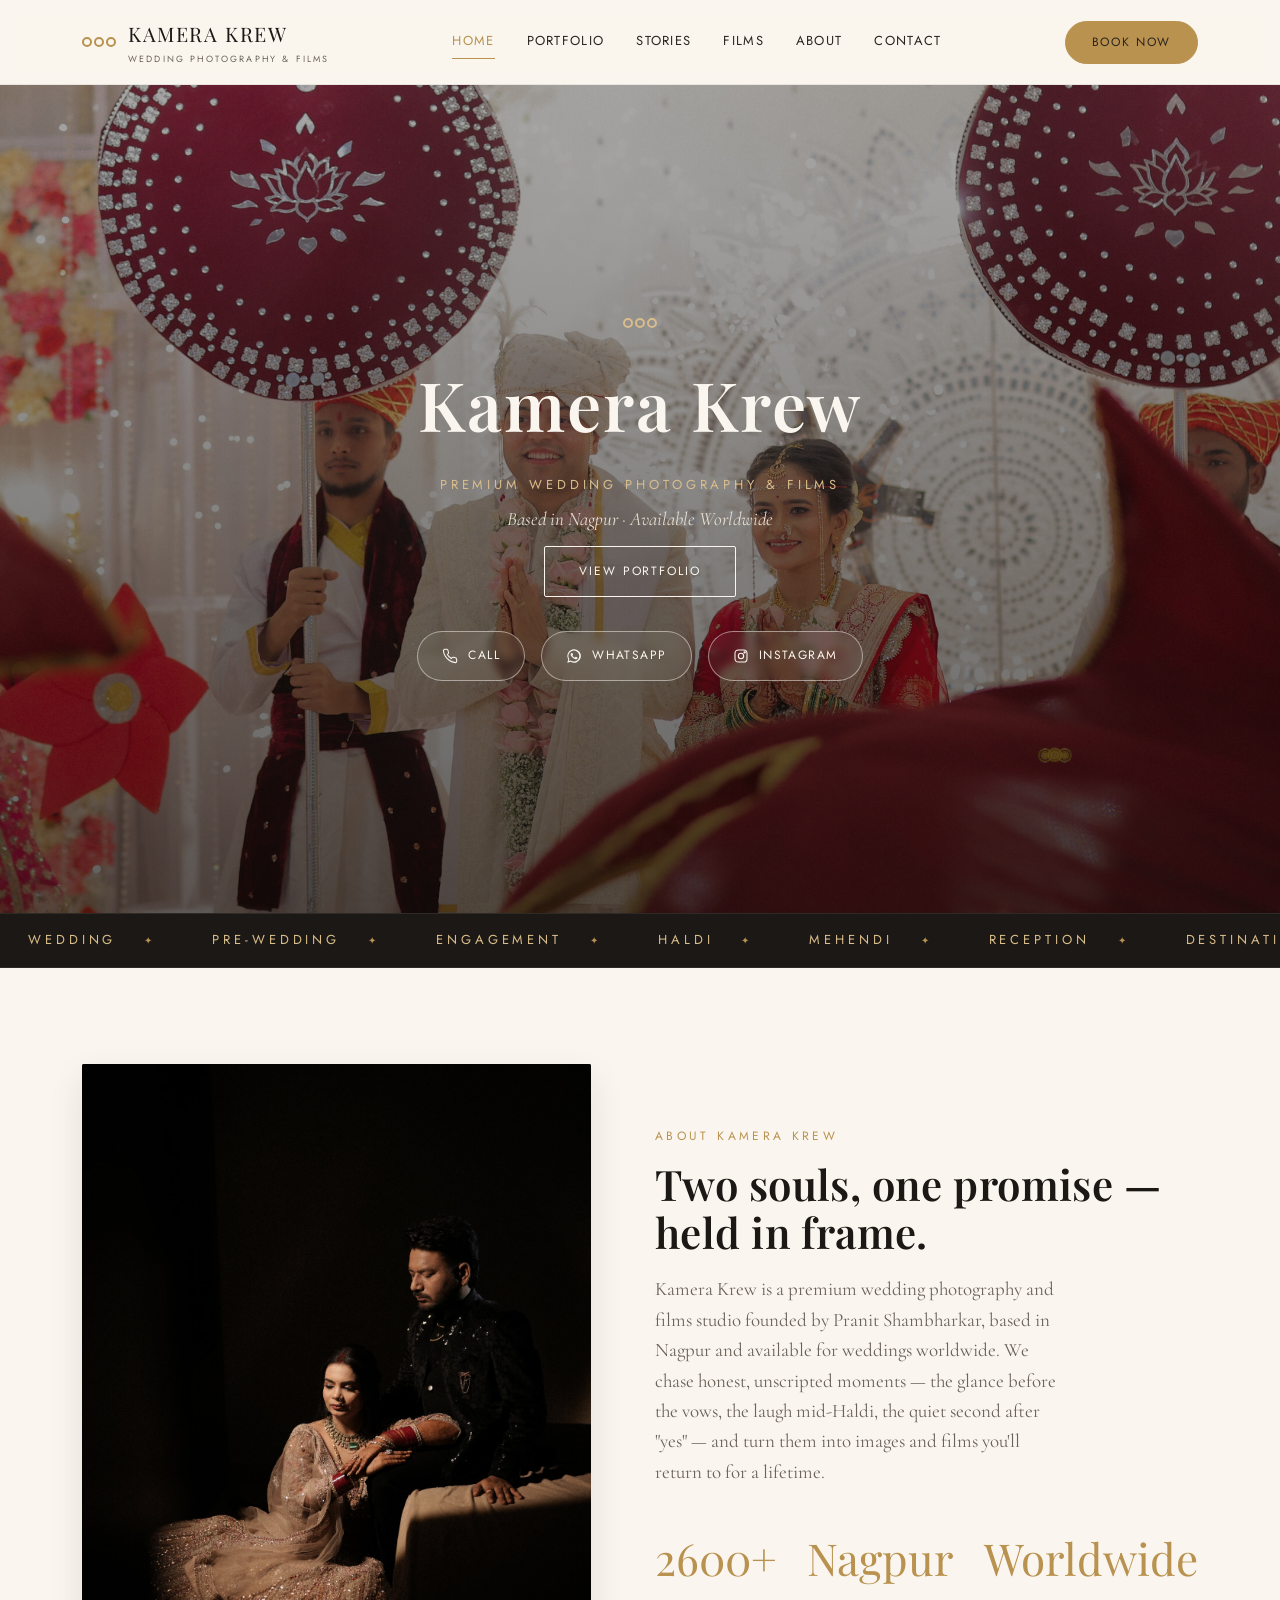
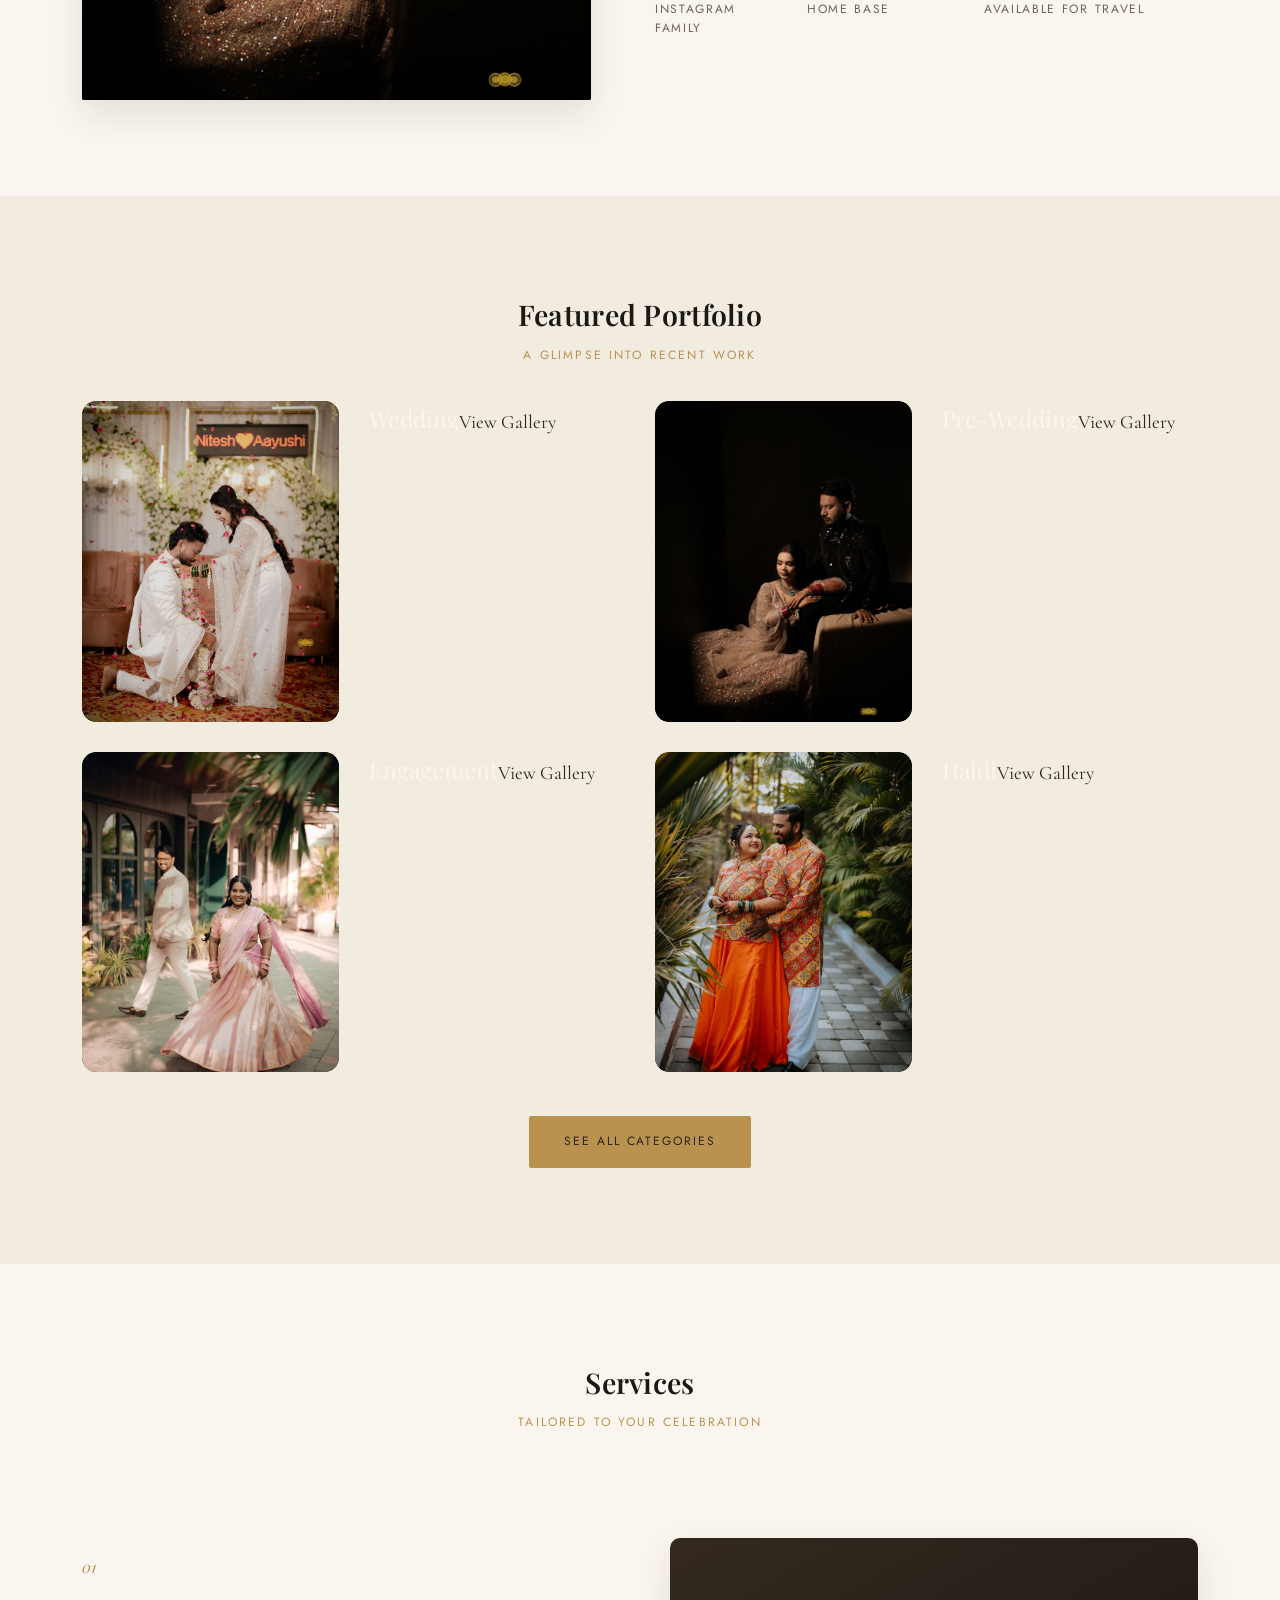
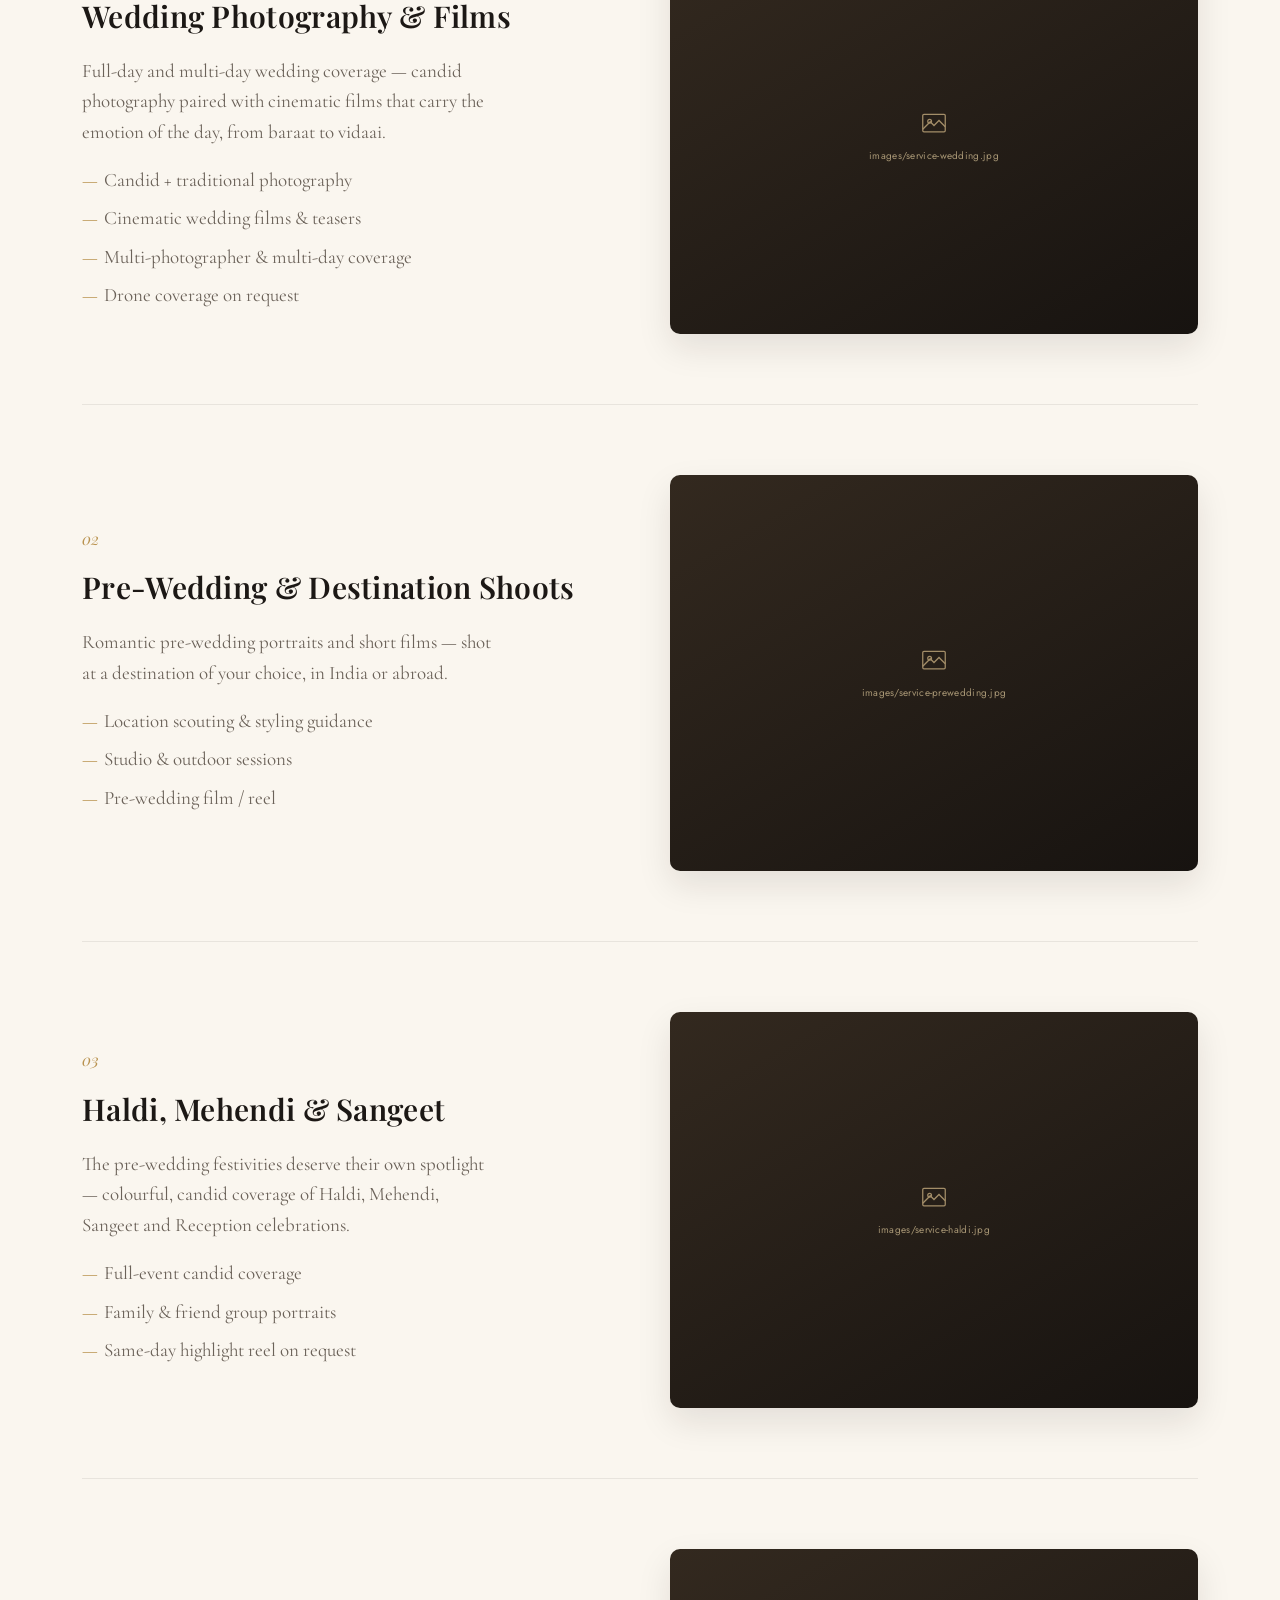
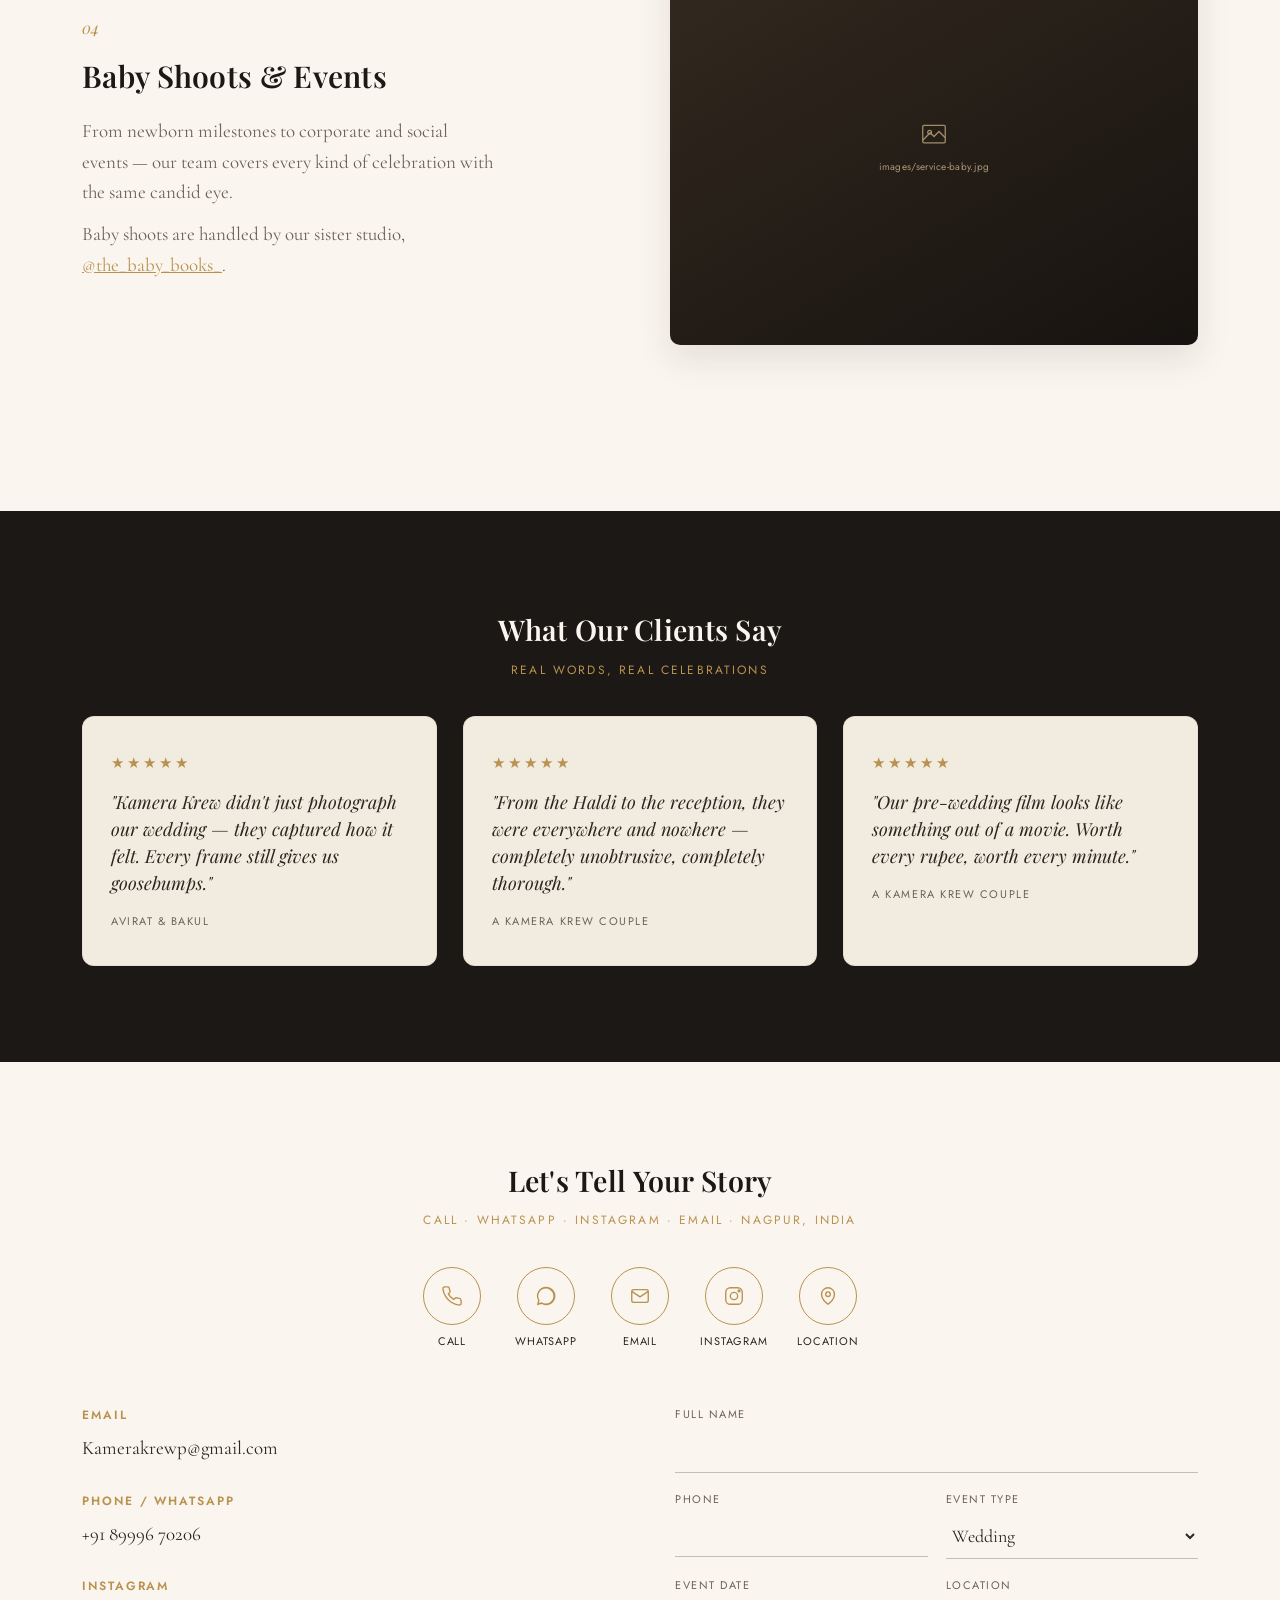
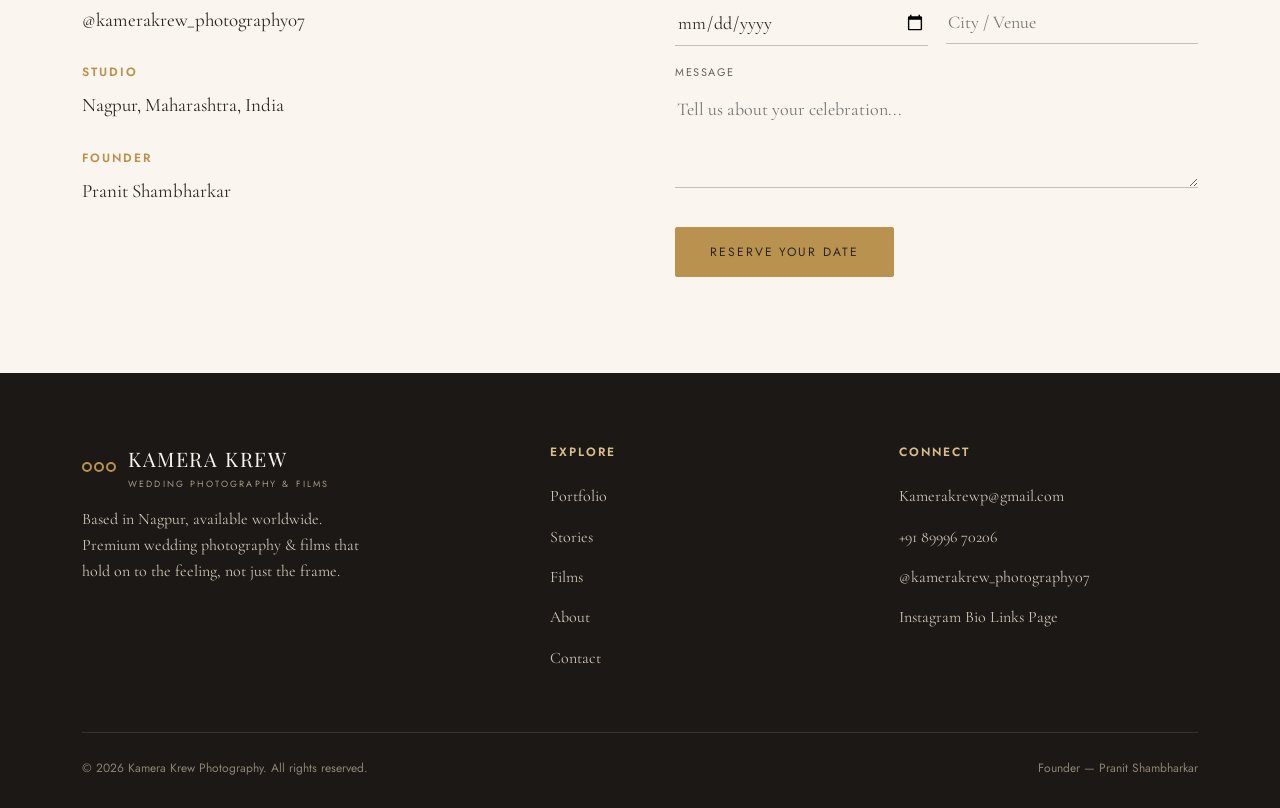
==== index.html @ 0f98f1a6 "Add website files" ====
<!DOCTYPE html>
<html lang="en">
<head>
<meta charset="UTF-8">
<meta name="viewport" content="width=device-width, initial-scale=1.0">
<title>Kamera Krew | Premium Wedding Photography &amp; Films — Nagpur</title>
<meta name="description" content="Kamera Krew — Premium wedding photography & films. Based in Nagpur, available worldwide.">
<link rel="preconnect" href="https://fonts.googleapis.com">
<link href="https://fonts.googleapis.com/css2?family=Playfair+Display:wght@500;600;700&family=Cormorant+Garamond:wght@400;500;600&family=Jost:wght@400;500;600&display=swap" rel="stylesheet">
<link rel="stylesheet" href="assets/style.css">
</head>
<body>

<header class="site-header">
  <div class="nav">
    <a href="index.html" class="logo">
      <span class="logo-mark"><span></span><span></span><span></span></span>
      <span class="logo-text">KAMERA KREW<small>Wedding Photography &amp; Films</small></span>
    </a>
    <nav class="nav-links">
      <a href="index.html" class="active">Home</a>
      <a href="portfolio.html">Portfolio</a>
      <a href="stories.html">Stories</a>
      <a href="films.html">Films</a>
      <a href="index.html#about">About</a>
      <a href="contact.html">Contact</a>    </nav>
      <a href="contact.html" class="nav-book">Book Now</a>
    <button class="nav-toggle" aria-label="Menu"><span></span><span></span><span></span></button>
  </div>
</header>

<!-- ===================== HERO ===================== -->
<section class="hero" id="home">
  <div class="ph-box ph">
    <img src="images/hero.jpg" alt="Kamera Krew wedding photography hero" onerror="this.style.display='none'; this.nextElementSibling.style.display='flex';">
    <div class="ph-fallback">
      <svg viewBox="0 0 24 24" fill="none" stroke="currentColor" stroke-width="1"><rect x="3" y="5" width="18" height="14" rx="1"/><circle cx="8.5" cy="10.5" r="1.5"/><path d="M21 15l-5-5-4 4-3-3-6 6"/></svg>
      <span class="fname">images/hero.jpg</span>
    </div>
  </div>
  <div class="hero-content wrap">
    <span class="logo-mark"><span></span><span></span><span></span></span>
    <h1>Kamera Krew</h1>
    <p class="tagline">Premium Wedding Photography &amp; Films</p>
    <p class="loc">Based in Nagpur · Available Worldwide</p>
    <a href="portfolio.html" class="btn btn-light">View Portfolio</a>

    <div class="cta-trio">
      <a class="cta-pill call" href="tel:+918999670206">
        <svg viewBox="0 0 24 24" fill="none" stroke="currentColor" stroke-width="1.6"><path d="M22 16.9v3a2 2 0 0 1-2.2 2 19.8 19.8 0 0 1-8.6-3.1 19.5 19.5 0 0 1-6-6A19.8 19.8 0 0 1 2.1 4.2 2 2 0 0 1 4.1 2h3a2 2 0 0 1 2 1.7c.1.9.3 1.8.6 2.6a2 2 0 0 1-.4 2.1L8 9.7a16 16 0 0 0 6 6l1.3-1.3a2 2 0 0 1 2.1-.4c.8.3 1.7.5 2.6.6a2 2 0 0 1 1.7 2z"/></svg>
        Call
      </a>
      <a class="cta-pill whatsapp" href="https://wa.me/918999670206?text=Hi%20Kamera%20Krew%2C%20I%27d%20like%20to%20enquire%20about%20wedding%20photography." target="_blank" rel="noopener">
        <svg viewBox="0 0 24 24" fill="currentColor"><path d="M12 2a10 10 0 0 0-8.6 15L2 22l5.2-1.4A10 10 0 1 0 12 2zm0 18.2c-1.6 0-3.1-.4-4.4-1.2l-.3-.2-3.1.8.8-3-.2-.3A8.2 8.2 0 1 1 12 20.2zm4.5-6.1c-.2-.1-1.5-.7-1.7-.8-.2-.1-.4-.1-.6.1-.2.2-.7.8-.8 1-.2.2-.3.2-.5.1-.2-.1-1-.4-1.9-1.2-.7-.6-1.2-1.4-1.3-1.6-.2-.2 0-.4.1-.5l.4-.5c.1-.2.2-.3.2-.5.1-.2 0-.4 0-.5-.1-.1-.6-1.4-.8-1.9-.2-.5-.4-.4-.6-.4h-.5c-.2 0-.5.1-.7.3-.2.2-.9.9-.9 2.1s.9 2.5 1.1 2.6c.1.2 1.8 2.8 4.4 3.8.6.3 1.1.4 1.5.6.6.2 1.2.2 1.6.1.5-.1 1.5-.6 1.7-1.2.2-.6.2-1.1.2-1.2-.1-.1-.3-.2-.5-.3z"/></svg>
        WhatsApp
      </a>
      <a class="cta-pill insta" href="https://instagram.com/kamerakrew_photography07" target="_blank" rel="noopener">
        <svg viewBox="0 0 24 24" fill="none" stroke="currentColor" stroke-width="1.6"><rect x="3" y="3" width="18" height="18" rx="5"/><circle cx="12" cy="12" r="4"/><circle cx="17.5" cy="6.5" r="1"/></svg>
        Instagram
      </a>
    </div>
  </div>
</section>

<div class="marquee">
  <div class="marquee-track">
    <span>Wedding</span><span>Pre-Wedding</span><span>Engagement</span><span>Haldi</span><span>Mehendi</span><span>Reception</span><span>Destination Wedding</span>
    <span>Wedding</span><span>Pre-Wedding</span><span>Engagement</span><span>Haldi</span><span>Mehendi</span><span>Reception</span><span>Destination Wedding</span>
  </div>
</div>

<!-- ===================== ABOUT ===================== -->
<section class="section" id="about">
  <div class="wrap split">
    <div class="ph">
      <img src="images/intro.jpg" alt="Candid wedding moment" onerror="this.style.display='none'; this.nextElementSibling.style.display='flex';">
      <div class="ph-fallback">
        <svg viewBox="0 0 24 24" fill="none" stroke="currentColor" stroke-width="1"><rect x="3" y="5" width="18" height="14" rx="1"/><circle cx="8.5" cy="10.5" r="1.5"/><path d="M21 15l-5-5-4 4-3-3-6 6"/></svg>
        <span class="fname">images/intro.jpg</span>
      </div>
    </div>
    <div class="kicker-block">
      <span class="eyebrow">About Kamera Krew</span>
      <h2>Two souls, one promise — held in frame.</h2>
      <p>Kamera Krew is a premium wedding photography and films studio founded by Pranit Shambharkar, based in Nagpur and available for weddings worldwide. We chase honest, unscripted moments — the glance before the vows, the laugh mid-Haldi, the quiet second after "yes" — and turn them into images and films you'll return to for a lifetime.</p>
      <div class="stats" style="margin-top:36px;text-align:left">
        <div><div class="num">2600+</div><div class="lbl">Instagram Family</div></div>
        <div><div class="num">Nagpur</div><div class="lbl">Home Base</div></div>
        <div><div class="num">Worldwide</div><div class="lbl">Available For Travel</div></div>
      </div>
    </div>
  </div>
</section>

<!-- ===================== FEATURED PORTFOLIO ===================== -->
<section class="section bg-ivory-2">
  <div class="wrap">
    <div class="gallery-heading">
      <h2>Featured Portfolio</h2>
      <p>A Glimpse Into Recent Work</p>
    </div>
    <div class="category-grid" style="grid-template-columns:repeat(4,1fr)">
      <a class="category-card" href="portfolio-wedding.html">
        <div class="ph"><img class="lazy" loading="lazy" src="images/wedding-1.jpg" alt="Wedding photography" onerror="this.style.display='none'; this.nextElementSibling.style.display='flex';"><div class="ph-fallback"><svg viewBox="0 0 24 24" fill="none" stroke="currentColor" stroke-width="1"><rect x="3" y="5" width="18" height="14" rx="1"/><circle cx="8.5" cy="10.5" r="1.5"/><path d="M21 15l-5-5-4 4-3-3-6 6"/></svg><span class="fname">images/wedding-1.jpg</span></div></div>
        <div class="cat-overlay"><span class="cat-name">Wedding</span><a class="cat-btn" href="portfolio-wedding.html">View Gallery</a></div>
      </a>
      <a class="category-card" href="portfolio-prewedding.html">
        <div class="ph"><img class="lazy" loading="lazy" src="images/prewedding-2.jpg" alt="Pre-wedding photography" onerror="this.style.display='none'; this.nextElementSibling.style.display='flex';"><div class="ph-fallback"><svg viewBox="0 0 24 24" fill="none" stroke="currentColor" stroke-width="1"><rect x="3" y="5" width="18" height="14" rx="1"/><circle cx="8.5" cy="10.5" r="1.5"/><path d="M21 15l-5-5-4 4-3-3-6 6"/></svg><span class="fname">images/prewedding-2.jpg</span></div></div>
        <div class="cat-overlay"><span class="cat-name">Pre-Wedding</span><a class="cat-btn" href="portfolio-prewedding.html">View Gallery</a></div>
      </a>
      <a class="category-card" href="portfolio-engagement.html">
        <div class="ph"><img class="lazy" loading="lazy" src="images/engagement-2.jpg" alt="Engagement photography" onerror="this.style.display='none'; this.nextElementSibling.style.display='flex';"><div class="ph-fallback"><svg viewBox="0 0 24 24" fill="none" stroke="currentColor" stroke-width="1"><rect x="3" y="5" width="18" height="14" rx="1"/><circle cx="8.5" cy="10.5" r="1.5"/><path d="M21 15l-5-5-4 4-3-3-6 6"/></svg><span class="fname">images/engagement-2.jpg</span></div></div>
        <div class="cat-overlay"><span class="cat-name">Engagement</span><a class="cat-btn" href="portfolio-engagement.html">View Gallery</a></div>
      </a>
      <a class="category-card" href="portfolio-haldi.html">
        <div class="ph"><img class="lazy" loading="lazy" src="images/haldi-3.jpg" alt="Haldi ceremony photography" onerror="this.style.display='none'; this.nextElementSibling.style.display='flex';"><div class="ph-fallback"><svg viewBox="0 0 24 24" fill="none" stroke="currentColor" stroke-width="1"><rect x="3" y="5" width="18" height="14" rx="1"/><circle cx="8.5" cy="10.5" r="1.5"/><path d="M21 15l-5-5-4 4-3-3-6 6"/></svg><span class="fname">images/haldi-3.jpg</span></div></div>
        <div class="cat-overlay"><span class="cat-name">Haldi</span><a class="cat-btn" href="portfolio-haldi.html">View Gallery</a></div>
      </a>
    </div>
    <div class="center" style="margin-top:44px">
      <a href="portfolio.html" class="btn btn-solid">See All Categories</a>
    </div>
  </div>
</section>

<!-- ===================== SERVICES ===================== -->
<section class="section" id="services">
  <div class="wrap">
    <div class="gallery-heading">
      <h2>Services</h2>
      <p>Tailored To Your Celebration</p>
    </div>

    <div class="service-row">
      <div class="kicker-block">
        <span class="num">01</span>
        <h3>Wedding Photography &amp; Films</h3>
        <p>Full-day and multi-day wedding coverage — candid photography paired with cinematic films that carry the emotion of the day, from baraat to vidaai.</p>
        <ul>
          <li>Candid + traditional photography</li>
          <li>Cinematic wedding films &amp; teasers</li>
          <li>Multi-photographer &amp; multi-day coverage</li>
          <li>Drone coverage on request</li>
        </ul>
      </div>
      <div class="ph"><img class="lazy" loading="lazy" src="images/service-wedding.jpg" alt="Wedding photography service" onerror="this.style.display='none'; this.nextElementSibling.style.display='flex';"><div class="ph-fallback"><svg viewBox="0 0 24 24" fill="none" stroke="currentColor" stroke-width="1"><rect x="3" y="5" width="18" height="14" rx="1"/><circle cx="8.5" cy="10.5" r="1.5"/><path d="M21 15l-5-5-4 4-3-3-6 6"/></svg><span class="fname">images/service-wedding.jpg</span></div></div>
    </div>

    <div class="service-row reverse">
      <div class="ph"><img class="lazy" loading="lazy" src="images/service-prewedding.jpg" alt="Pre-wedding shoot service" onerror="this.style.display='none'; this.nextElementSibling.style.display='flex';"><div class="ph-fallback"><svg viewBox="0 0 24 24" fill="none" stroke="currentColor" stroke-width="1"><rect x="3" y="5" width="18" height="14" rx="1"/><circle cx="8.5" cy="10.5" r="1.5"/><path d="M21 15l-5-5-4 4-3-3-6 6"/></svg><span class="fname">images/service-prewedding.jpg</span></div></div>
      <div class="kicker-block">
        <span class="num">02</span>
        <h3>Pre-Wedding &amp; Destination Shoots</h3>
        <p>Romantic pre-wedding portraits and short films — shot at a destination of your choice, in India or abroad.</p>
        <ul>
          <li>Location scouting &amp; styling guidance</li>
          <li>Studio &amp; outdoor sessions</li>
          <li>Pre-wedding film / reel</li>
        </ul>
      </div>
    </div>

    <div class="service-row">
      <div class="kicker-block">
        <span class="num">03</span>
        <h3>Haldi, Mehendi &amp; Sangeet</h3>
        <p>The pre-wedding festivities deserve their own spotlight — colourful, candid coverage of Haldi, Mehendi, Sangeet and Reception celebrations.</p>
        <ul>
          <li>Full-event candid coverage</li>
          <li>Family &amp; friend group portraits</li>
          <li>Same-day highlight reel on request</li>
        </ul>
      </div>
      <div class="ph"><img class="lazy" loading="lazy" src="images/service-haldi.jpg" alt="Haldi ceremony coverage service" onerror="this.style.display='none'; this.nextElementSibling.style.display='flex';"><div class="ph-fallback"><svg viewBox="0 0 24 24" fill="none" stroke="currentColor" stroke-width="1"><rect x="3" y="5" width="18" height="14" rx="1"/><circle cx="8.5" cy="10.5" r="1.5"/><path d="M21 15l-5-5-4 4-3-3-6 6"/></svg><span class="fname">images/service-haldi.jpg</span></div></div>
    </div>

    <div class="service-row reverse">
      <div class="ph"><img class="lazy" loading="lazy" src="images/service-baby.jpg" alt="Baby shoot service" onerror="this.style.display='none'; this.nextElementSibling.style.display='flex';"><div class="ph-fallback"><svg viewBox="0 0 24 24" fill="none" stroke="currentColor" stroke-width="1"><rect x="3" y="5" width="18" height="14" rx="1"/><circle cx="8.5" cy="10.5" r="1.5"/><path d="M21 15l-5-5-4 4-3-3-6 6"/></svg><span class="fname">images/service-baby.jpg</span></div></div>
      <div class="kicker-block">
        <span class="num">04</span>
        <h3>Baby Shoots &amp; Events</h3>
        <p>From newborn milestones to corporate and social events — our team covers every kind of celebration with the same candid eye.</p>
        <p style="margin-top:12px">Baby shoots are handled by our sister studio, <a href="https://instagram.com/the_baby_books_" target="_blank" rel="noopener" style="color:var(--gold);text-decoration:underline">@the_baby_books_</a>.</p>
      </div>
    </div>
  </div>
</section>

<!-- ===================== TESTIMONIALS ===================== -->
<section class="section bg-charcoal">
  <div class="wrap">
    <div class="gallery-heading">
      <h2 style="color:var(--ivory)">What Our Clients Say</h2>
      <p>Real Words, Real Celebrations</p>
    </div>
    <div class="testimonial-grid">
      <div class="testimonial-card">
        <div class="stars">★★★★★</div>
        <p>"Kamera Krew didn't just photograph our wedding — they captured how it felt. Every frame still gives us goosebumps."</p>
        <div class="who">Avirat &amp; Bakul</div>
      </div>
      <div class="testimonial-card">
        <div class="stars">★★★★★</div>
        <p>"From the Haldi to the reception, they were everywhere and nowhere — completely unobtrusive, completely thorough."</p>
        <div class="who">A Kamera Krew Couple</div>
      </div>
      <div class="testimonial-card">
        <div class="stars">★★★★★</div>
        <p>"Our pre-wedding film looks like something out of a movie. Worth every rupee, worth every minute."</p>
        <div class="who">A Kamera Krew Couple</div>
      </div>
    </div>
  </div>
</section>

<!-- ===================== CONTACT ===================== -->
<section class="section" id="contact">
  <div class="wrap">
    <div class="gallery-heading">
      <h2>Let's Tell Your Story</h2>
      <p>Call · WhatsApp · Instagram · Email · Nagpur, India</p>
    </div>

    <div class="icon-row" style="margin-bottom:56px">
      <a class="icon-btn" href="tel:+918999670206">
        <span class="circle"><svg width="22" height="22" viewBox="0 0 24 24" fill="none" stroke="currentColor" stroke-width="1.5"><path d="M22 16.9v3a2 2 0 0 1-2.2 2 19.8 19.8 0 0 1-8.6-3.1 19.5 19.5 0 0 1-6-6A19.8 19.8 0 0 1 2.1 4.2 2 2 0 0 1 4.1 2h3a2 2 0 0 1 2 1.7c.1.9.3 1.8.6 2.6a2 2 0 0 1-.4 2.1L8 9.7a16 16 0 0 0 6 6l1.3-1.3a2 2 0 0 1 2.1-.4c.8.3 1.7.5 2.6.6a2 2 0 0 1 1.7 2z"/></svg></span>
        Call
      </a>
      <a class="icon-btn" href="https://wa.me/918999670206" target="_blank" rel="noopener">
        <span class="circle"><svg width="22" height="22" viewBox="0 0 24 24" fill="currentColor"><path d="M12 2a10 10 0 0 0-8.6 15L2 22l5.2-1.4A10 10 0 1 0 12 2zm0 18.2c-1.6 0-3.1-.4-4.4-1.2l-.3-.2-3.1.8.8-3-.2-.3A8.2 8.2 0 1 1 12 20.2z"/></svg></span>
        WhatsApp
      </a>
      <a class="icon-btn" href="mailto:Kamerakrewp@gmail.com">
        <span class="circle"><svg width="22" height="22" viewBox="0 0 24 24" fill="none" stroke="currentColor" stroke-width="1.5"><rect x="3" y="5" width="18" height="14" rx="2"/><path d="M3 7l9 6 9-6"/></svg></span>
        Email
      </a>
      <a class="icon-btn" href="https://instagram.com/kamerakrew_photography07" target="_blank" rel="noopener">
        <span class="circle"><svg width="22" height="22" viewBox="0 0 24 24" fill="none" stroke="currentColor" stroke-width="1.5"><rect x="3" y="3" width="18" height="18" rx="5"/><circle cx="12" cy="12" r="4"/><circle cx="17.5" cy="6.5" r="1"/></svg></span>
        Instagram
      </a>
      <a class="icon-btn" href="https://maps.google.com/?q=Nagpur,Maharashtra" target="_blank" rel="noopener">
        <span class="circle"><svg width="22" height="22" viewBox="0 0 24 24" fill="none" stroke="currentColor" stroke-width="1.5"><path d="M12 21s-7-5.2-7-11a7 7 0 0 1 14 0c0 5.8-7 11-7 11z"/><circle cx="12" cy="10" r="2.5"/></svg></span>
        Location
      </a>
    </div>

    <div class="contact-grid">
      <div class="contact-info">
        <div class="item"><h4>Email</h4><a href="mailto:Kamerakrewp@gmail.com">Kamerakrewp@gmail.com</a></div>
        <div class="item"><h4>Phone / WhatsApp</h4><a href="tel:+918999670206">+91 89996 70206</a></div>
        <div class="item"><h4>Instagram</h4><a href="https://instagram.com/kamerakrew_photography07" target="_blank" rel="noopener">@kamerakrew_photography07</a></div>
        <div class="item"><h4>Studio</h4><p>Nagpur, Maharashtra, India</p></div>
        <div class="item"><h4>Founder</h4><p>Pranit Shambharkar</p></div>
      </div>

      <form id="contact-form">
        <div>
          <label for="name">Full Name</label>
          <input type="text" id="name" name="name" required>
        </div>
        <div class="row-2">
          <div>
            <label for="phone">Phone</label>
            <input type="tel" id="phone" name="phone" required>
          </div>
          <div>
            <label for="eventType">Event Type</label>
            <select id="eventType" name="eventType">
              <option>Wedding</option>
              <option>Pre-Wedding</option>
              <option>Engagement</option>
              <option>Haldi</option>
              <option>Mehendi</option>
              <option>Reception</option>
              <option>Destination Wedding</option>
              <option>Baby Shoot</option>
              <option>Event</option>
              <option>Other</option>
            </select>
          </div>
        </div>
        <div class="row-2">
          <div>
            <label for="eventDate">Event Date</label>
            <input type="date" id="eventDate" name="eventDate">
          </div>
          <div>
            <label for="location">Location</label>
            <input type="text" id="location" name="location" placeholder="City / Venue">
          </div>
        </div>
        <div>
          <label for="message">Message</label>
          <textarea id="message" name="message" required placeholder="Tell us about your celebration..."></textarea>
        </div>
        <button type="submit" class="btn btn-solid">Reserve Your Date</button>
      </form>
    </div>
  </div>
</section>

<footer class="site-footer">
  <div class="wrap">
    <div class="footer-grid">
      <div>
        <div class="logo" style="margin-bottom:16px">
          <span class="logo-mark"><span></span><span></span><span></span></span>
          <span class="logo-text" style="color:var(--ivory)">KAMERA KREW<small style="color:#a89c8a">Wedding Photography &amp; Films</small></span>
        </div>
        <p style="max-width:36ch">Based in Nagpur, available worldwide. Premium wedding photography &amp; films that hold on to the feeling, not just the frame.</p>
      </div>
      <div>
        <h4>Explore</h4>
        <ul>
          <li><a href="portfolio.html">Portfolio</a></li>
          <li><a href="stories.html">Stories</a></li>
          <li><a href="films.html">Films</a></li>
          <li><a href="index.html#about">About</a></li>
          <li><a href="contact.html">Contact</a></li>
        </ul>
      </div>
      <div>
        <h4>Connect</h4>
        <ul>
          <li><a href="mailto:Kamerakrewp@gmail.com">Kamerakrewp@gmail.com</a></li>
          <li><a href="tel:+918999670206">+91 89996 70206</a></li>
          <li><a href="https://instagram.com/kamerakrew_photography07" target="_blank" rel="noopener">@kamerakrew_photography07</a></li>
          <li><a href="links.html">Instagram Bio Links Page</a></li>
        </ul>
      </div>
    </div>
    <div class="footer-bottom">
      <span>&copy; 2026 Kamera Krew Photography. All rights reserved.</span>
      <span>Founder — Pranit Shambharkar</span>
    </div>
  </div>
</footer>

<script src="assets/script.js"></script>
</body>
</html>
---- assets/style.css ----
/* ===== Kamera Krew — Wedding Photography & Films — v2 (Premium) ===== */
:root{
  --ivory:#faf6ef;
  --ivory-2:#f2ebe0;
  --charcoal:#1c1815;
  --charcoal-soft:#2a2420;
  --gold:#b9924f;
  --gold-light:#d9bd8b;
  --rose:#c9a196;
  --text:#2c2620;
  --text-muted:#6b6259;
  --serif:'Playfair Display', Georgia, serif;
  --body:'Cormorant Garamond', 'Georgia', serif;
  --sans:'Jost', 'Helvetica Neue', Arial, sans-serif;
  --maxw:1180px;
}

*{box-sizing:border-box;margin:0;padding:0}
html{scroll-behavior:smooth}
body{
  font-family:var(--body);
  background:var(--ivory);
  color:var(--text);
  font-size:19px;
  line-height:1.6;
}
img{max-width:100%;display:block}
a{color:inherit;text-decoration:none}
.wrap{max-width:var(--maxw);margin:0 auto;padding:0 32px}
h1,h2,h3,h4{font-family:var(--serif);font-weight:600;letter-spacing:.01em;color:var(--charcoal)}
.eyebrow{
  font-family:var(--sans);font-size:12px;letter-spacing:.28em;text-transform:uppercase;
  color:var(--gold);display:block;margin-bottom:14px;
}
.center{text-align:center}
.section{padding:96px 0;scroll-margin-top:88px}
.section-tight{padding:64px 0}
.bg-charcoal{background:var(--charcoal);color:var(--ivory)}
.bg-charcoal h1,.bg-charcoal h2,.bg-charcoal h3{color:var(--ivory)}
.bg-ivory-2{background:var(--ivory-2)}

/* ---- Nav ---- */
.site-header{
  position:sticky;top:0;z-index:100;
  background:rgba(250,246,239,.94);
  backdrop-filter:blur(6px);
  border-bottom:1px solid rgba(28,24,21,.08);
  transition:box-shadow .3s ease, padding .3s ease;
}
.site-header.scrolled{box-shadow:0 8px 24px rgba(28,24,21,.07)}
.nav{
  display:flex;align-items:center;justify-content:space-between;
  padding:18px 32px;max-width:var(--maxw);margin:0 auto;transition:padding .3s ease;
}
.site-header.scrolled .nav{padding:12px 32px}
.logo{display:flex;align-items:center;gap:12px;font-family:var(--sans)}
.logo-mark{display:flex;gap:2px}
.logo-mark span{width:10px;height:10px;border-radius:50%;border:2px solid var(--gold);background:transparent}
.logo-text{font-family:var(--serif);font-size:20px;letter-spacing:.08em;color:var(--charcoal)}
.logo-text small{display:block;font-family:var(--sans);font-size:9px;letter-spacing:.24em;color:var(--text-muted);font-weight:400;text-transform:uppercase;margin-top:2px}
.nav-links{display:flex;align-items:center;gap:32px;font-family:var(--sans);font-size:13px;letter-spacing:.1em;text-transform:uppercase}
.nav-links a{padding:6px 0;border-bottom:1px solid transparent;transition:.2s}
.nav-links a:hover,.nav-links a.active{border-color:var(--gold);color:var(--gold)}
.nav-book{
  font-family:var(--sans);font-size:12px;letter-spacing:.14em;text-transform:uppercase;
  background:var(--gold);color:var(--charcoal-soft)!important;padding:11px 26px;border-radius:30px;
  border:1px solid var(--gold)!important;transition:.25s ease;
}
.nav-book:hover{background:transparent;color:var(--gold)!important;transform:translateY(-2px);box-shadow:0 10px 22px rgba(185,146,79,.3)}
.nav-toggle{display:none;flex-direction:column;gap:5px;background:none;border:none;cursor:pointer;padding:6px}
.nav-toggle span{width:24px;height:2px;background:var(--charcoal)}
.nav-links.open{
  display:flex;position:absolute;top:100%;left:0;right:0;background:var(--ivory);
  flex-direction:column;align-items:flex-start;padding:20px 32px;gap:18px;border-top:1px solid rgba(28,24,21,.08);
}

/* ---- Buttons ---- */
.btn{
  display:inline-block;font-family:var(--sans);font-size:12px;letter-spacing:.16em;
  text-transform:uppercase;padding:15px 34px;border:1px solid var(--gold);border-radius:2px;
  transition:.25s ease;color:var(--charcoal);cursor:pointer;background:transparent;
}
.btn:hover{background:var(--gold);color:var(--ivory);transform:translateY(-3px);box-shadow:0 10px 22px rgba(185,146,79,.35)}
.btn-solid{background:var(--gold);color:var(--charcoal-soft);border-color:var(--gold)}
.btn-solid:hover{background:transparent;color:var(--gold)}
.btn-light{border-color:var(--ivory);color:var(--ivory)}
.btn-light:hover{background:var(--ivory);color:var(--charcoal)}
.btn-sm{padding:10px 22px;font-size:11px}

/* ---- Hero ---- */
.hero{
  position:relative;height:92vh;min-height:560px;
  display:flex;align-items:center;justify-content:center;
  background:var(--charcoal);overflow:hidden;scroll-margin-top:0;
}
.hero.hero-sm{height:56vh;min-height:360px}
.hero .ph-box{position:absolute;inset:0}
.hero::after{content:'';position:absolute;inset:0;background:linear-gradient(180deg,rgba(15,12,10,.35),rgba(15,12,10,.65))}
.hero-content{position:relative;z-index:2;text-align:center;color:var(--ivory)}
.hero-content .logo-mark{justify-content:center;margin-bottom:22px}
.hero-content .logo-mark span{border-color:var(--gold-light)}
.hero-content h1{font-size:clamp(38px,6vw,68px);color:var(--ivory);letter-spacing:.03em}
.hero-content p.tagline{font-family:var(--sans);letter-spacing:.3em;text-transform:uppercase;font-size:13px;margin-top:16px;color:var(--gold-light)}
.hero-content .loc{margin-top:8px;font-family:var(--body);font-style:italic;color:#e6ddd0}
.hero-content .btn{margin-top:12px}

/* ---- Hero CTA trio (Call / WhatsApp / Instagram) ---- */
.cta-trio{display:flex;justify-content:center;gap:16px;flex-wrap:wrap;margin-top:34px}
.cta-pill{
  display:flex;align-items:center;gap:10px;font-family:var(--sans);font-size:12px;letter-spacing:.12em;
  text-transform:uppercase;padding:14px 24px;border-radius:34px;border:1px solid rgba(250,246,239,.5);
  color:var(--ivory);transition:.3s ease;background:rgba(250,246,239,.06);backdrop-filter:blur(4px);
}
.cta-pill svg{width:16px;height:16px;flex:none}
.cta-pill:hover{background:var(--gold);border-color:var(--gold);color:var(--charcoal-soft);transform:translateY(-4px);box-shadow:0 14px 28px rgba(185,146,79,.35)}
.cta-pill.whatsapp:hover{background:#25D366;border-color:#25D366;color:#0b2a17}
.cta-pill.call:hover{background:var(--gold-light);border-color:var(--gold-light);color:var(--charcoal-soft)}
.cta-pill.insta:hover{background:linear-gradient(135deg,#f58529,#dd2a7b,#8134af);border-color:transparent;color:#fff}

/* ---- Placeholder / photo tile system ---- */
.ph{position:relative;width:100%;height:100%;overflow:hidden;background:linear-gradient(150deg,#33291f,#171310);border-radius:10px;box-shadow:0 14px 34px rgba(28,24,21,.10)}
.ph img{width:100%;height:100%;object-fit:cover;position:absolute;inset:0;transition:transform .6s cubic-bezier(.22,.61,.36,1)}
.hero .ph,.hero .ph img{border-radius:0;box-shadow:none}
.grid .ph{cursor:zoom-in}
.grid .ph::after{
  content:'';position:absolute;inset:0;background:linear-gradient(180deg,rgba(20,16,12,0) 55%,rgba(20,16,12,.55) 100%);
  opacity:0;transition:opacity .4s ease;pointer-events:none;
}
.grid .ph:hover img{transform:scale(1.07)}
.grid .ph:hover::after{opacity:1}
.grid .ph .view-icon{
  position:absolute;right:14px;bottom:14px;width:34px;height:34px;border-radius:50%;
  border:1px solid rgba(250,246,239,.7);color:var(--ivory);display:flex;align-items:center;justify-content:center;
  opacity:0;transform:translateY(8px);transition:.35s ease;z-index:2;
}
.grid .ph:hover .view-icon{opacity:1;transform:translateY(0)}
.ph .ph-fallback{
  position:absolute;inset:0;display:none;flex-direction:column;align-items:center;justify-content:center;
  gap:10px;color:var(--gold-light);text-align:center;padding:16px;
  font-family:var(--sans);font-size:11px;letter-spacing:.08em;text-transform:uppercase;
}
.ph .ph-fallback svg{width:30px;height:30px;opacity:.7}
.ph .ph-fallback .fname{color:#c9b58c;font-size:10px;letter-spacing:.03em;text-transform:none;opacity:.8}
.ph img.lazy{opacity:0;transition:opacity .5s ease, transform .6s cubic-bezier(.22,.61,.36,1)}
.ph img.lazy.loaded{opacity:1}

/* ---- Grids ---- */
.grid{display:grid;gap:22px}
.grid-2{grid-template-columns:1fr 1fr}
.grid-3{grid-template-columns:repeat(3,1fr)}
.grid-4{grid-template-columns:repeat(4,1fr)}
.tile{aspect-ratio:3/4}
.tile.wide{aspect-ratio:4/3}
.tile.tall{aspect-ratio:2/3}

/* ---- Masonry (gallery pages) ---- */
.masonry{column-count:3;column-gap:22px}
.masonry .ph{margin-bottom:22px;break-inside:avoid;width:100%;aspect-ratio:auto}
.masonry .ph img{position:static;object-fit:cover;width:100%;height:auto}
@media(max-width:900px){.masonry{column-count:2}}
@media(max-width:560px){.masonry{column-count:1}}

/* ---- Video cards ---- */
.video-card{position:relative;aspect-ratio:16/9;border-radius:10px;overflow:hidden;cursor:pointer;background:linear-gradient(150deg,#33291f,#171310)}
.video-card img{width:100%;height:100%;object-fit:cover}
.video-card .play{
  position:absolute;inset:0;display:flex;align-items:center;justify-content:center;
  background:rgba(15,12,10,.28);transition:.3s ease;
}
.video-card .play span{
  width:64px;height:64px;border-radius:50%;background:rgba(250,246,239,.92);color:var(--charcoal);
  display:flex;align-items:center;justify-content:center;transition:.3s ease;
}
.video-card:hover .play{background:rgba(15,12,10,.45)}
.video-card:hover .play span{transform:scale(1.1);background:var(--gold);color:var(--ivory)}

/* ---- Intro / split sections ---- */
.split{display:grid;grid-template-columns:1fr 1fr;gap:64px;align-items:center}
.split .ph{aspect-ratio:4/5;border-radius:2px}
.kicker-block p{color:var(--text-muted);margin-top:18px;max-width:46ch}
.kicker-block h2{font-size:clamp(28px,3.4vw,42px);line-height:1.15}

/* ---- Cards ---- */
.card{background:var(--ivory-2);padding:38px 30px;border:1px solid rgba(28,24,21,.06);border-radius:12px;transition:transform .35s ease, box-shadow .35s ease}
.card:hover{transform:translateY(-6px);box-shadow:0 20px 40px rgba(28,24,21,.09)}
.card h3{font-size:22px;margin-bottom:10px}
.card p{color:var(--text-muted);font-size:17px}
.icon-ring{width:52px;height:52px;border:1px solid var(--gold);border-radius:50%;display:flex;align-items:center;justify-content:center;margin-bottom:20px;color:var(--gold)}

/* ---- Quote / testimonials ---- */
.quote{max-width:720px;margin:0 auto;text-align:center}
.quote p{font-family:var(--serif);font-style:italic;font-size:clamp(22px,2.6vw,30px);color:var(--ivory);line-height:1.5}
.quote .who{margin-top:22px;font-family:var(--sans);font-size:12px;letter-spacing:.18em;text-transform:uppercase;color:var(--gold-light)}
.testimonial-grid{display:grid;grid-template-columns:repeat(3,1fr);gap:26px}
.testimonial-card{background:var(--ivory-2);border-radius:12px;padding:34px 28px;border:1px solid rgba(28,24,21,.06)}
.testimonial-card .stars{color:var(--gold);letter-spacing:3px;margin-bottom:14px;font-size:15px}
.testimonial-card p{font-family:var(--serif);font-style:italic;color:var(--text);font-size:18px;line-height:1.5}
.testimonial-card .who{margin-top:16px;font-family:var(--sans);font-size:11px;letter-spacing:.14em;text-transform:uppercase;color:var(--text-muted)}

/* ---- Stats ---- */
.stats{display:grid;grid-template-columns:repeat(3,1fr);gap:30px;text-align:center}
.stats .num{font-family:var(--serif);font-size:44px;color:var(--gold)}
.stats .lbl{font-family:var(--sans);font-size:12px;letter-spacing:.14em;text-transform:uppercase;color:var(--text-muted);margin-top:6px}

/* ---- Tabs / filters ---- */
.tabs{display:flex;gap:14px;justify-content:center;margin-bottom:48px;flex-wrap:wrap}
.tab-btn{
  font-family:var(--sans);font-size:12px;letter-spacing:.14em;text-transform:uppercase;
  padding:12px 26px;border:1px solid rgba(28,24,21,.2);border-radius:30px;background:transparent;cursor:pointer;transition:.2s;
}
.tab-btn:hover{border-color:var(--gold)}
.tab-btn.active{background:var(--charcoal);color:var(--ivory);border-color:var(--charcoal)}
.tab-panel{display:none;scroll-margin-top:260px}
.tab-panel.active{display:block}
.gallery-heading{text-align:center;margin-bottom:36px}
.gallery-heading h3{font-size:28px}
.gallery-heading p{font-family:var(--sans);font-size:12px;letter-spacing:.18em;text-transform:uppercase;color:var(--gold);margin-top:8px}

/* ---- Page header / gallery hero banner ---- */
.page-hero{background:var(--charcoal);color:var(--ivory);padding:110px 0 60px;text-align:center;scroll-margin-top:0}
.page-hero h1{color:var(--ivory);font-size:clamp(32px,5vw,52px)}
.page-hero p{font-family:var(--sans);letter-spacing:.24em;text-transform:uppercase;font-size:12px;color:var(--gold-light);margin-top:14px}
.page-hero.has-bg{position:relative;overflow:hidden;padding:150px 0 80px}
.page-hero.has-bg .ph-box{position:absolute;inset:0;z-index:0}
.page-hero.has-bg::after{content:'';position:absolute;inset:0;background:linear-gradient(180deg,rgba(15,12,10,.45),rgba(15,12,10,.78));z-index:1}
.page-hero.has-bg .wrap{position:relative;z-index:2}

/* ---- Services ---- */
.service-row{display:grid;grid-template-columns:1fr 1fr;gap:60px;align-items:center;padding:70px 0;border-bottom:1px solid rgba(28,24,21,.08)}
.service-row:last-child{border-bottom:none}
.service-row.reverse .ph{order:2}
.service-row .ph{aspect-ratio:4/3}
.service-row h3{font-size:30px}
.service-row .num{font-family:var(--serif);font-style:italic;color:var(--gold);font-size:16px;margin-bottom:12px;display:block}
.service-row p{color:var(--text-muted);margin-top:16px}
.service-row ul{margin-top:18px;padding-left:0;list-style:none}
.service-row li{padding-left:22px;position:relative;color:var(--text-muted);margin-bottom:8px}
.service-row li::before{content:'—';position:absolute;left:0;color:var(--gold)}

/* ---- Contact ---- */
.contact-grid{display:grid;grid-template-columns:1fr 1fr;gap:70px}
.contact-info .item{margin-bottom:28px}
.contact-info .item h4{font-family:var(--sans);font-size:12px;letter-spacing:.16em;text-transform:uppercase;color:var(--gold);margin-bottom:8px}
.contact-info .item a,.contact-info .item p{font-size:19px}
form{display:flex;flex-direction:column;gap:18px}
form .row-2{display:grid;grid-template-columns:1fr 1fr;gap:18px}
form label{font-family:var(--sans);font-size:11px;letter-spacing:.14em;text-transform:uppercase;color:var(--text-muted);margin-bottom:6px;display:block}
form input,form select,form textarea{
  width:100%;background:transparent;border:none;border-bottom:1px solid rgba(28,24,21,.25);
  padding:10px 2px;font-family:var(--body);font-size:18px;color:var(--text);
}
form input:focus,form select:focus,form textarea:focus{outline:none;border-color:var(--gold)}
form textarea{resize:vertical;min-height:100px}
form button{margin-top:12px;align-self:flex-start;border:1px solid var(--gold);background:var(--gold);color:var(--charcoal-soft);cursor:pointer;font-family:var(--sans)}
form button:hover{background:transparent;color:var(--gold)}

/* ---- Contact icon row ---- */
.icon-row{display:flex;justify-content:center;gap:18px;flex-wrap:wrap}
.icon-btn{display:flex;flex-direction:column;align-items:center;gap:8px;width:76px;font-family:var(--sans);font-size:11px;letter-spacing:.08em;text-transform:uppercase}
.icon-btn .circle{width:58px;height:58px;border-radius:50%;display:flex;align-items:center;justify-content:center;border:1px solid var(--gold);color:var(--gold);transition:.25s ease;background:transparent}
.icon-btn:hover .circle{background:var(--gold);color:var(--ivory);transform:translateY(-4px);box-shadow:0 12px 24px rgba(185,146,79,.3)}
.bg-charcoal .icon-btn{color:var(--gold-light)}
.bg-charcoal .icon-btn .circle{border-color:var(--gold-light);color:var(--gold-light)}
.bg-charcoal .icon-btn:hover .circle{background:var(--gold-light);color:var(--charcoal)}

/* ---- Quick links stack ---- */
.link-stack{max-width:460px;margin:0 auto;display:flex;flex-direction:column;gap:14px}
.link-item{display:flex;align-items:center;gap:16px;padding:16px 22px;border:1px solid rgba(28,24,21,.14);border-radius:40px;transition:.25s ease;background:var(--ivory)}
.link-item:hover{border-color:var(--gold);background:var(--ivory-2);transform:translateY(-2px);box-shadow:0 10px 26px rgba(28,24,21,.08)}
.link-item .li-icon{width:38px;height:38px;flex:none;border-radius:50%;background:var(--charcoal);color:var(--gold-light);display:flex;align-items:center;justify-content:center}
.link-item .li-label{font-family:var(--sans);font-size:14px;letter-spacing:.06em;text-transform:uppercase;flex:1;color:var(--charcoal)}
.link-item .li-arrow{color:var(--gold);font-size:18px}

/* ---- Links (Instagram bio) page — big premium buttons ---- */
.links-page{min-height:100vh;background:var(--charcoal);padding:70px 20px 50px;display:flex;flex-direction:column;align-items:center}
.links-avatar{width:104px;height:104px;border-radius:50%;border:2px solid var(--gold);display:flex;align-items:center;justify-content:center;margin-bottom:22px;background:var(--charcoal-soft)}
.links-page h1{color:var(--ivory);font-size:30px;text-align:center}
.links-page .sub{color:var(--gold-light);font-family:var(--sans);font-size:12px;letter-spacing:.24em;text-transform:uppercase;margin-top:10px;text-align:center}
.links-page .icon-row{margin-top:26px;margin-bottom:36px}
.links-btns{width:100%;max-width:460px;display:flex;flex-direction:column;gap:14px}
.link-btn-lg{
  display:flex;align-items:center;gap:16px;padding:20px 26px;border-radius:16px;
  background:rgba(250,246,239,.05);border:1px solid rgba(250,246,239,.16);color:var(--ivory);
  transition:.3s ease;backdrop-filter:blur(4px);
}
.link-btn-lg .lb-icon{width:42px;height:42px;flex:none;border-radius:50%;background:var(--gold);color:var(--charcoal-soft);display:flex;align-items:center;justify-content:center}
.link-btn-lg .lb-label{flex:1;font-family:var(--sans);font-size:15px;letter-spacing:.08em;text-transform:uppercase}
.link-btn-lg .lb-arrow{color:var(--gold-light)}
.link-btn-lg:hover{background:var(--gold);border-color:var(--gold);color:var(--charcoal-soft);transform:translateY(-3px) scale(1.02);box-shadow:0 16px 30px rgba(185,146,79,.3)}
.link-btn-lg:hover .lb-icon{background:var(--charcoal);color:var(--gold-light)}
.link-btn-lg:hover .lb-arrow{color:var(--charcoal-soft)}
.link-btn-lg.primary{background:var(--gold);border-color:var(--gold);color:var(--charcoal-soft)}
.link-btn-lg.primary .lb-icon{background:var(--charcoal);color:var(--gold-light)}
.links-page .site-footer-note{margin-top:40px;color:#8d8375;font-family:var(--sans);font-size:11px;letter-spacing:.1em;text-transform:uppercase}

/* ---- Portfolio category cards ---- */
.category-grid{display:grid;grid-template-columns:repeat(3,1fr);gap:30px;margin-bottom:20px}
.category-card{position:relative;border-radius:14px;overflow:hidden;cursor:pointer;aspect-ratio:4/5}
.category-card .ph{border-radius:14px}
.category-card .cat-overlay{
  position:absolute;inset:0;z-index:2;display:flex;flex-direction:column;justify-content:flex-end;
  padding:26px;background:linear-gradient(180deg,rgba(20,16,12,0) 40%,rgba(15,12,10,.82) 100%);
}
.category-card .cat-name{font-family:var(--serif);font-size:23px;color:var(--ivory)}
.category-card .cat-count{font-family:var(--sans);font-size:11px;letter-spacing:.14em;text-transform:uppercase;color:var(--gold-light);margin-top:4px}
.category-card .cat-btn{
  margin-top:14px;align-self:flex-start;font-family:var(--sans);font-size:11px;letter-spacing:.12em;text-transform:uppercase;
  padding:9px 18px;border:1px solid var(--gold-light);color:var(--ivory);border-radius:24px;transition:.25s ease;opacity:0;transform:translateY(8px);
}
.category-card:hover .cat-btn{opacity:1;transform:translateY(0)}
.category-card:hover .cat-btn:hover{background:var(--gold);border-color:var(--gold);color:var(--charcoal-soft)}
.category-card:hover .ph img{transform:scale(1.08)}

/* ---- Gallery page prev/next category nav ---- */
.page-nav{display:flex;justify-content:space-between;align-items:center;padding:36px 0;border-top:1px solid rgba(28,24,21,.08);margin-top:20px}
.page-nav a{font-family:var(--sans);font-size:12px;letter-spacing:.12em;text-transform:uppercase;color:var(--text-muted);transition:.2s}
.page-nav a:hover{color:var(--gold)}
.page-nav .pn-dir{font-size:10px;letter-spacing:.2em;color:var(--gold);display:block;margin-bottom:4px}

/* ---- Footer ---- */
.site-footer{background:var(--charcoal);color:var(--ivory);padding:70px 0 30px}
.footer-grid{display:grid;grid-template-columns:1.4fr 1fr 1fr;gap:50px;padding-bottom:50px;border-bottom:1px solid rgba(250,246,239,.12)}
.site-footer h4{font-family:var(--sans);font-size:12px;letter-spacing:.16em;text-transform:uppercase;color:var(--gold-light);margin-bottom:18px}
.site-footer p,.site-footer a{color:#cfc6b8;font-size:16px}
.footer-grid ul{list-style:none}
.footer-grid li{margin-bottom:10px}
.footer-grid a:hover{color:var(--gold-light)}
.footer-bottom{display:flex;justify-content:space-between;padding-top:26px;font-family:var(--sans);font-size:12px;color:#8d8375;flex-wrap:wrap;gap:10px}

/* ---- Marquee ---- */
.marquee{background:var(--charcoal);color:var(--gold-light);overflow:hidden;padding:16px 0;border-top:1px solid rgba(250,246,239,.08);border-bottom:1px solid rgba(250,246,239,.08)}
.marquee-track{display:flex;width:max-content;animation:marquee 26s linear infinite}
.marquee-track span{font-family:var(--sans);font-size:13px;letter-spacing:.3em;text-transform:uppercase;padding:0 28px;white-space:nowrap;display:flex;align-items:center;gap:28px}
.marquee-track span::after{content:'✦';color:var(--gold);font-size:10px}
@keyframes marquee{from{transform:translateX(0)}to{transform:translateX(-50%)}}

/* ---- Scroll reveal ---- */
.reveal{opacity:0;transform:translateY(26px);transition:opacity .7s ease, transform .7s ease}
.reveal.in-view{opacity:1;transform:translateY(0)}
@media (prefers-reduced-motion: reduce){
  .reveal{opacity:1;transform:none;transition:none}
  .marquee-track{animation:none}
}

/* ---- Lightbox ---- */
.lightbox{position:fixed;inset:0;background:rgba(15,12,10,.94);z-index:1000;display:none;align-items:center;justify-content:center;padding:40px}
.lightbox.open{display:flex}
.lightbox img{max-width:min(90vw,1100px);max-height:82vh;object-fit:contain;border-radius:4px;box-shadow:0 20px 60px rgba(0,0,0,.5)}
.lightbox-close,.lightbox-prev,.lightbox-next{
  position:absolute;color:var(--ivory);background:rgba(250,246,239,.08);border:1px solid rgba(250,246,239,.25);
  border-radius:50%;width:46px;height:46px;display:flex;align-items:center;justify-content:center;cursor:pointer;transition:.2s;
}
.lightbox-close:hover,.lightbox-prev:hover,.lightbox-next:hover{background:var(--gold);border-color:var(--gold);color:var(--charcoal)}
.lightbox-close{top:24px;right:24px}
.lightbox-prev{left:24px;top:50%;transform:translateY(-50%)}
.lightbox-next{right:24px;top:50%;transform:translateY(-50%)}
.lightbox-count{position:absolute;bottom:24px;left:50%;transform:translateX(-50%);color:var(--gold-light);font-family:var(--sans);font-size:12px;letter-spacing:.14em}
@media(max-width:640px){
  .lightbox-prev,.lightbox-next{width:38px;height:38px}
  .lightbox-close{top:14px;right:14px}
  .lightbox-prev{left:10px}
  .lightbox-next{right:10px}
}

/* ---- Responsive ---- */
@media(max-width:880px){
  .nav-links{display:none}
  .nav-toggle{display:flex}
  .split,.service-row,.service-row.reverse .ph{grid-template-columns:1fr}
  .service-row.reverse .ph{order:0}
  .grid-2,.grid-3,.grid-4{grid-template-columns:1fr 1fr}
  .stats{grid-template-columns:1fr}
  .contact-grid{grid-template-columns:1fr}
  .footer-grid{grid-template-columns:1fr}
  .category-grid{grid-template-columns:repeat(2,1fr)}
  .testimonial-grid{grid-template-columns:1fr}
  form .row-2{grid-template-columns:1fr}
}
@media(max-width:560px){
  .grid-2,.grid-3,.grid-4{grid-template-columns:1fr}
  .section{padding:64px 0}
  .category-grid{grid-template-columns:1fr 1fr;gap:16px}
  .cta-trio{gap:10px}
  .cta-pill{padding:12px 16px;font-size:11px}
}
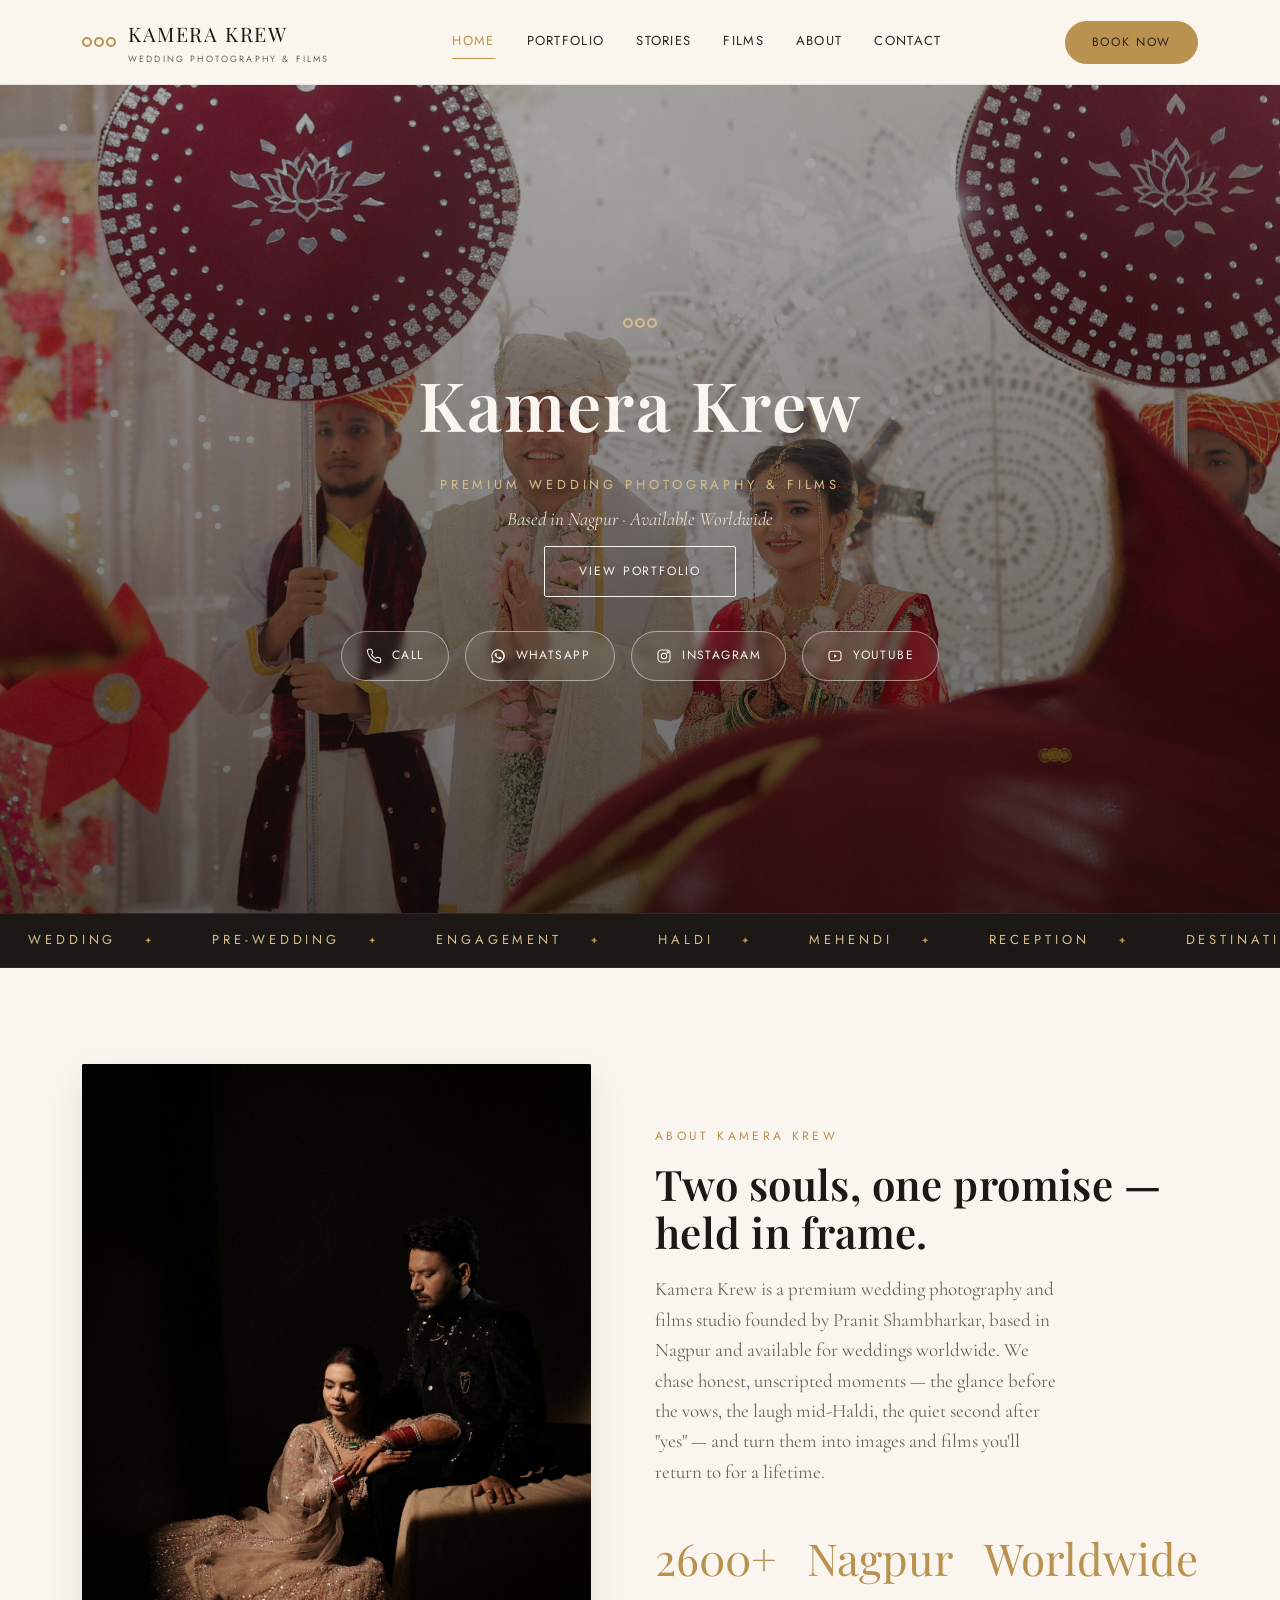
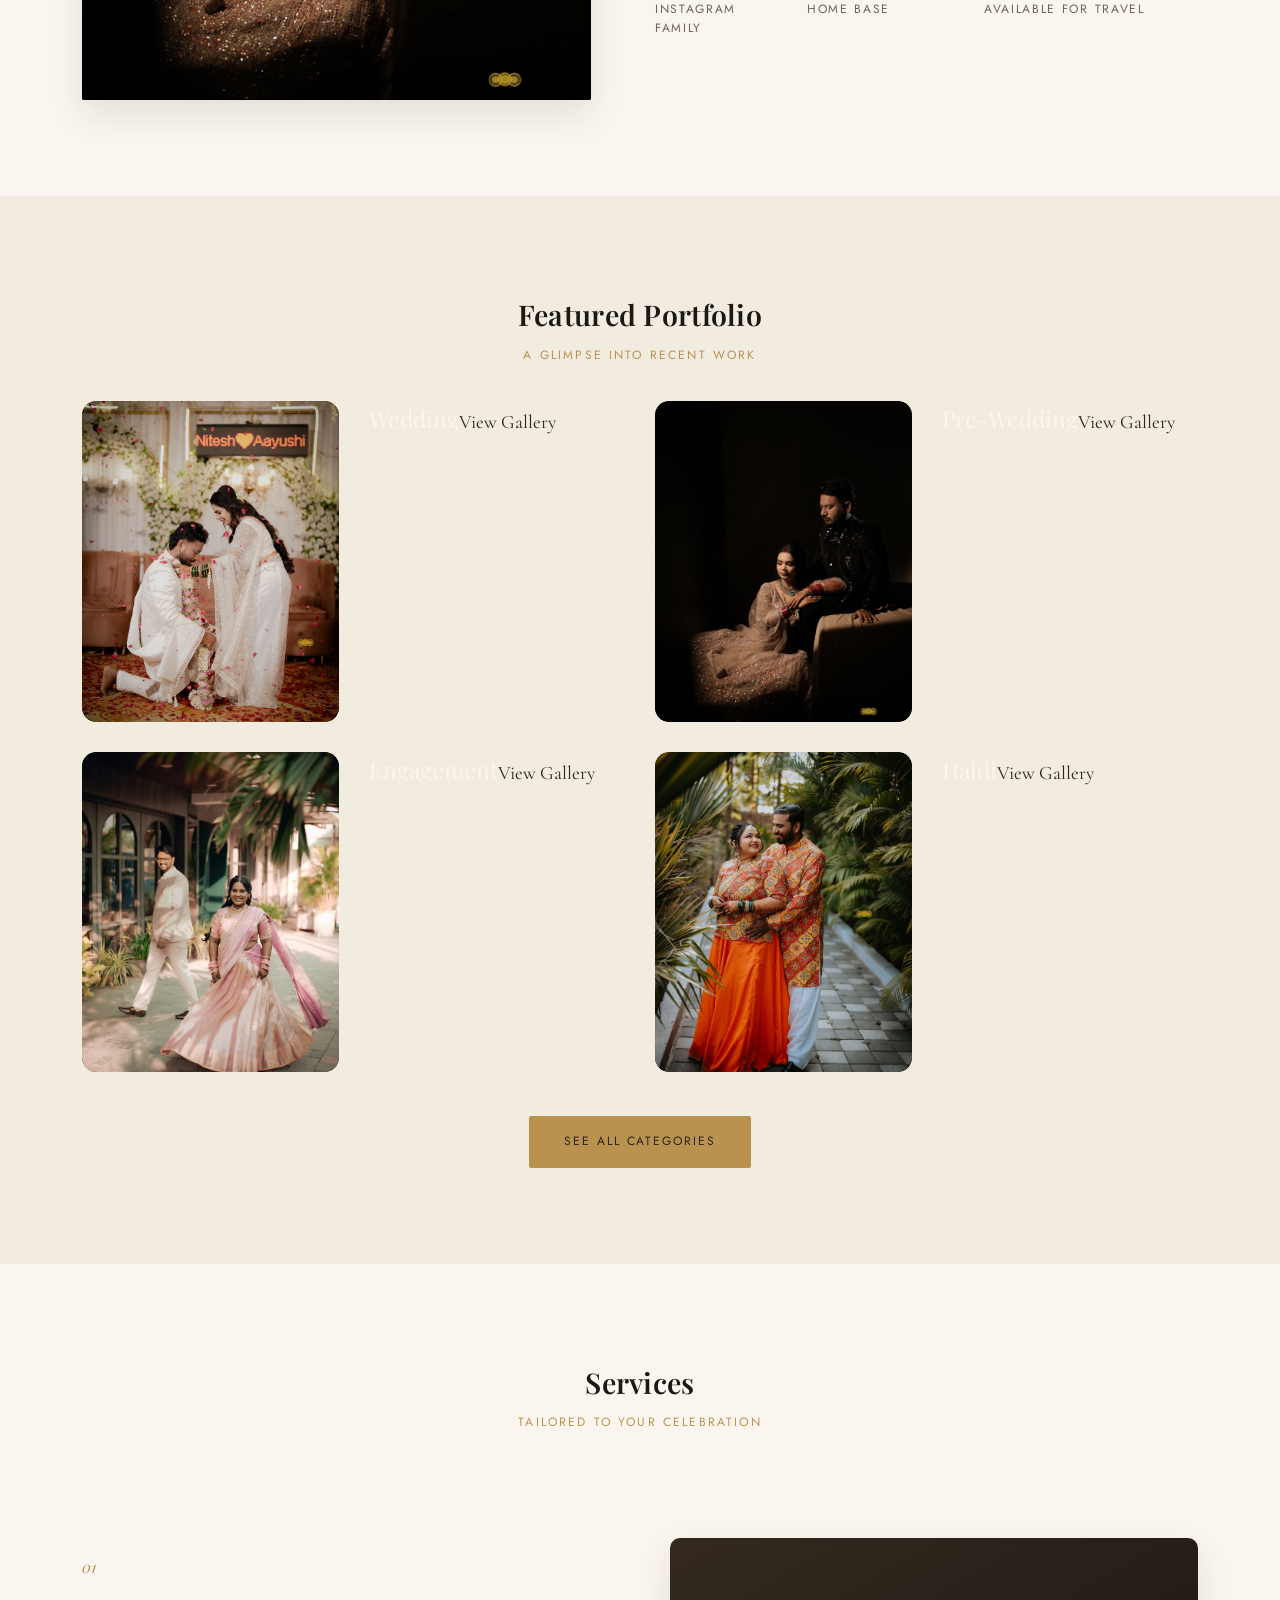
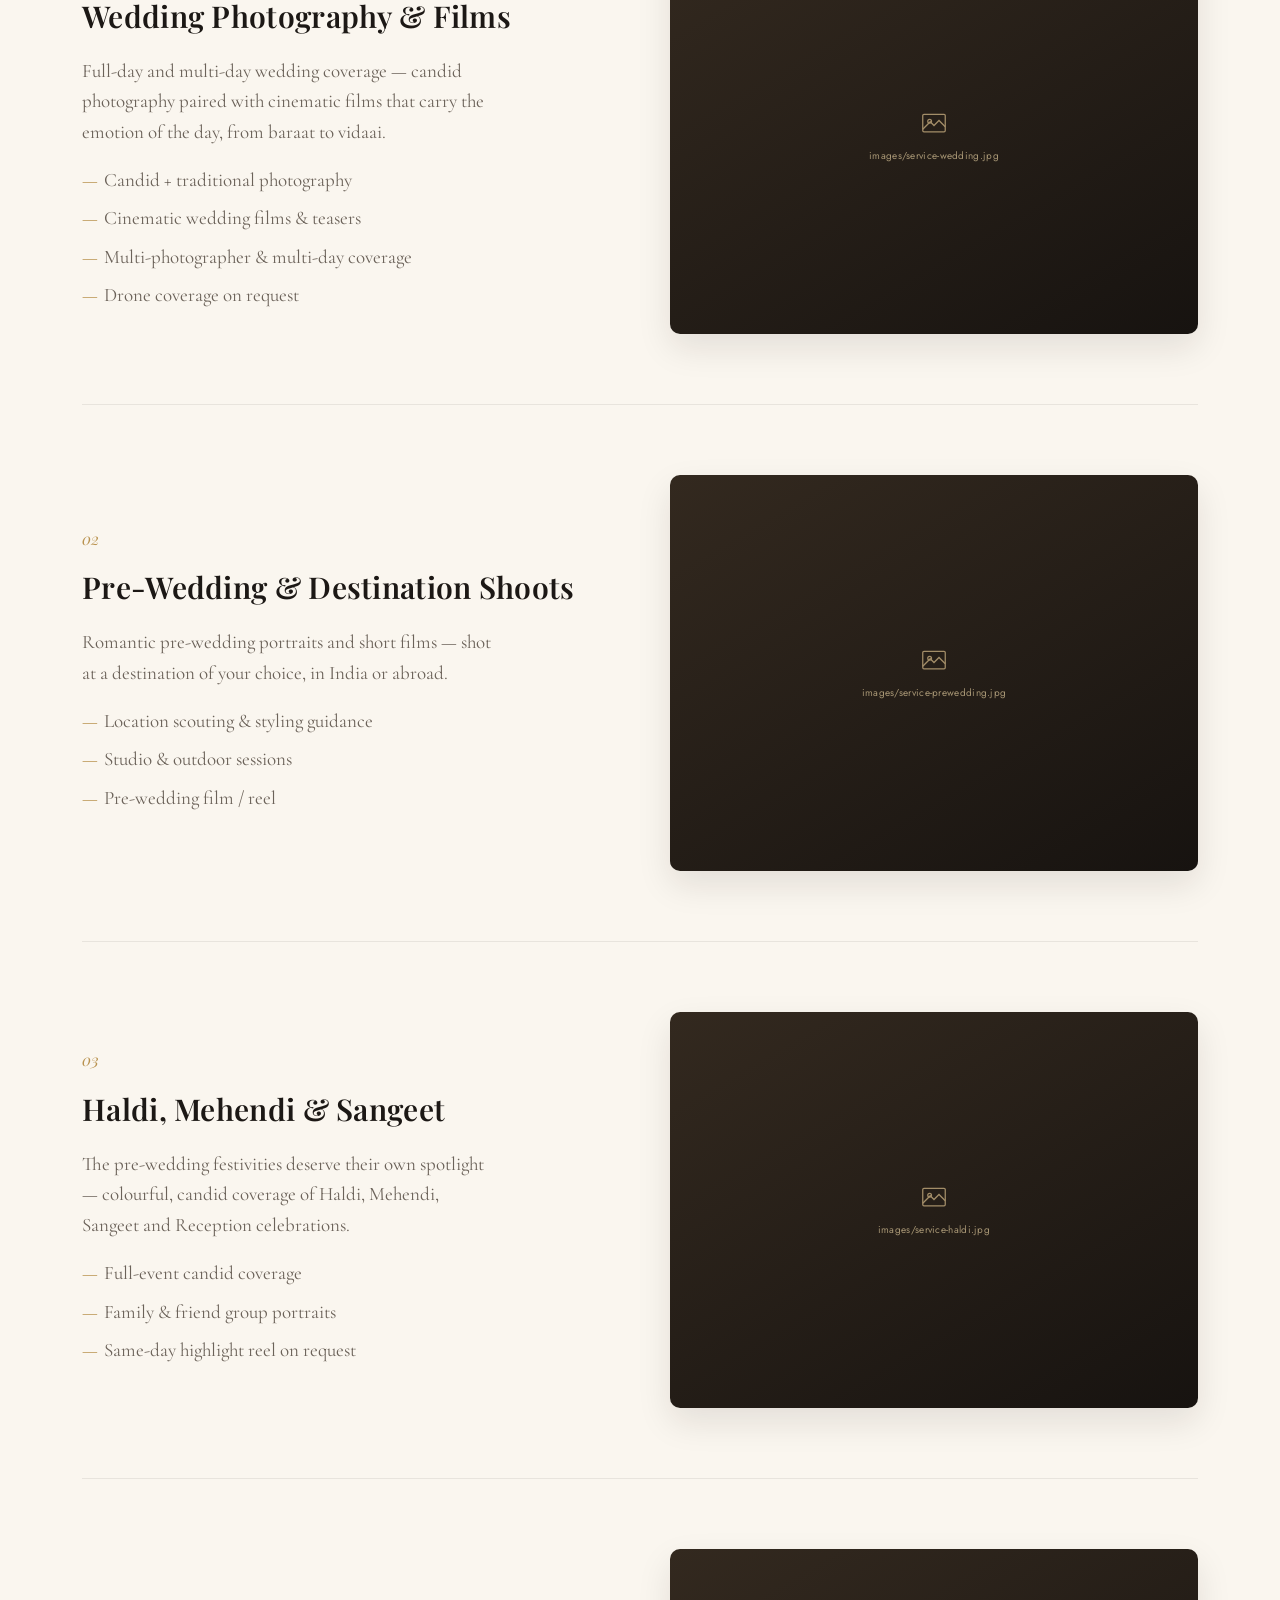
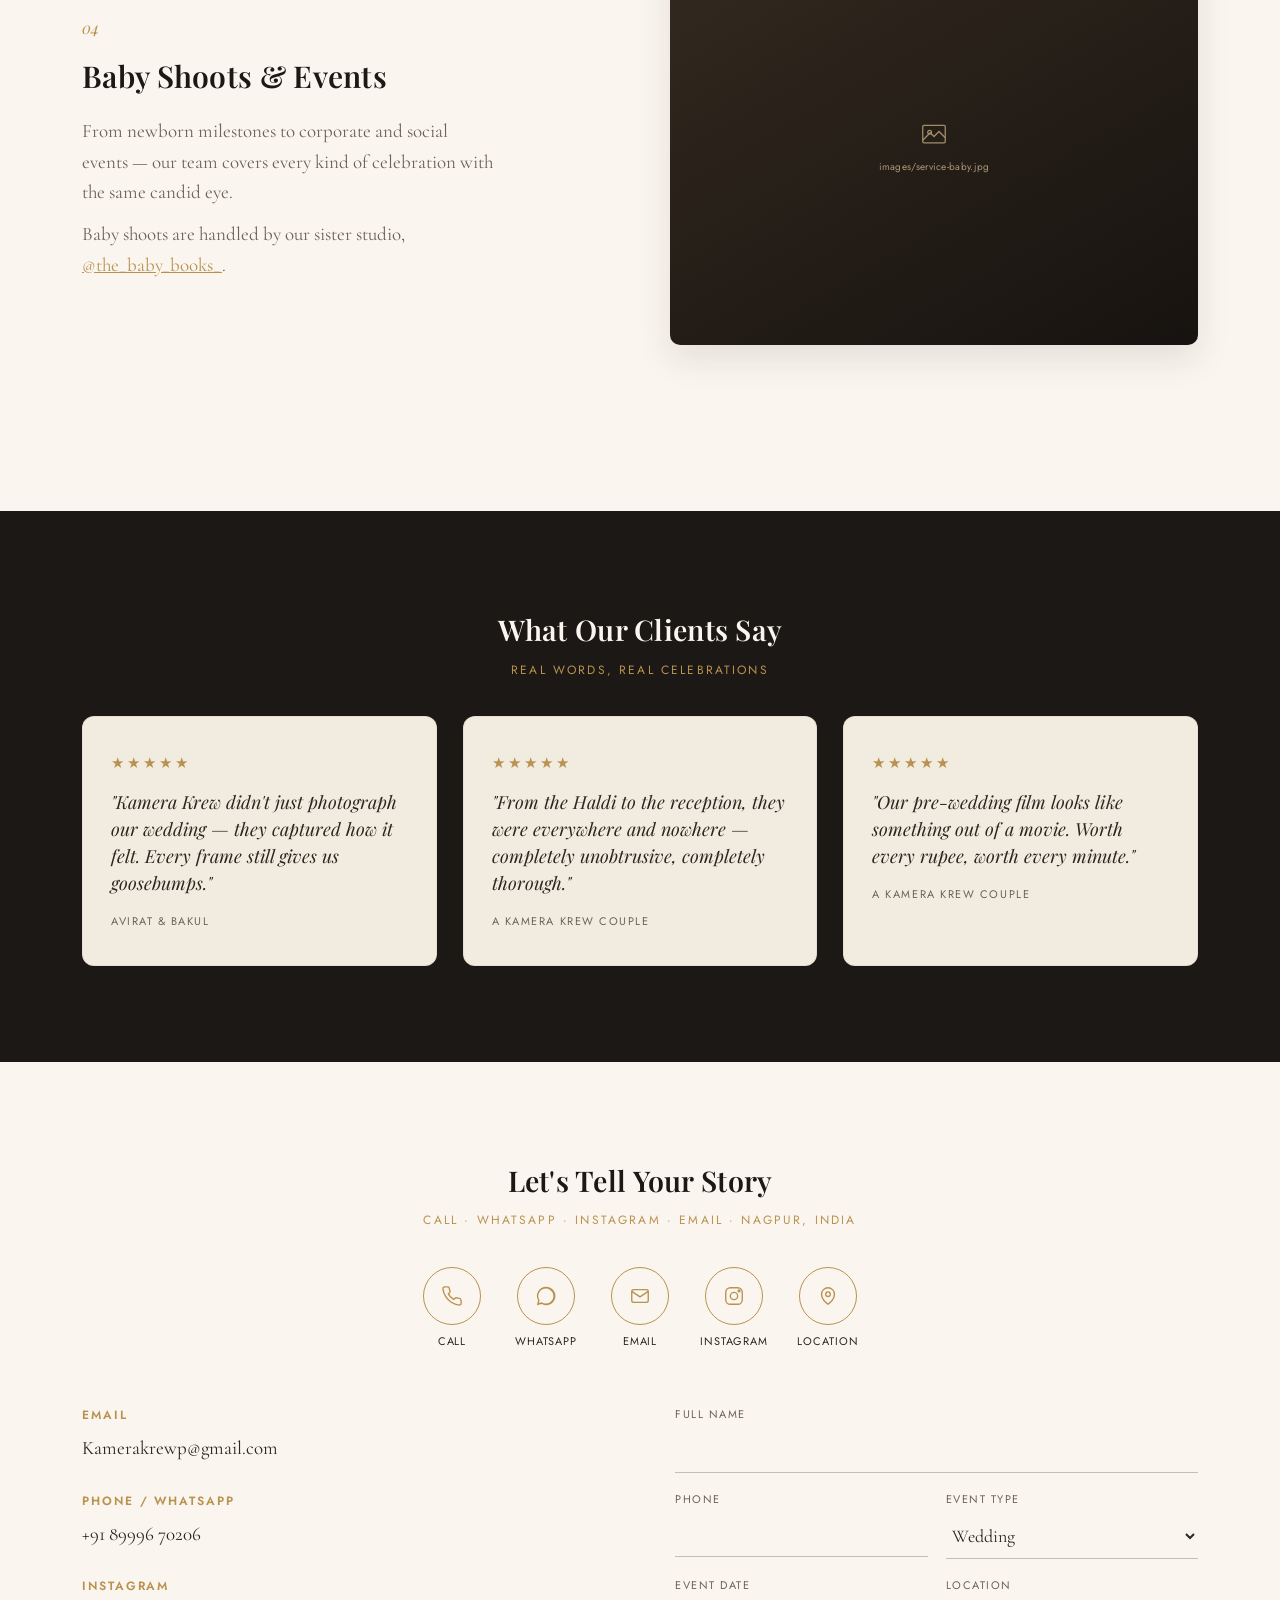
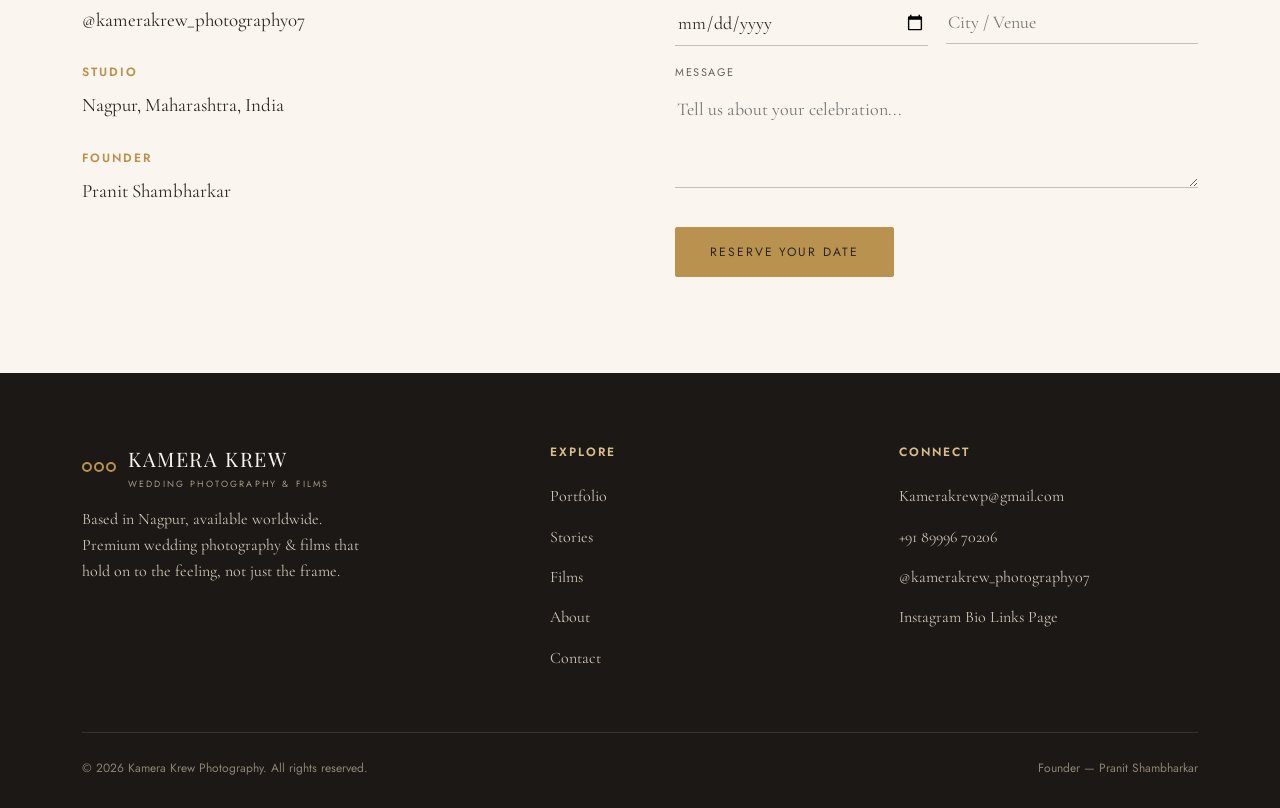
==== commit f41a2d70: "Add youtube button" ====
--- a/index.html
+++ b/index.html
@@ -57,6 +57,10 @@
       <a class="cta-pill insta" href="https://instagram.com/kamerakrew_photography07" target="_blank" rel="noopener">
         <svg viewBox="0 0 24 24" fill="none" stroke="currentColor" stroke-width="1.6"><rect x="3" y="3" width="18" height="18" rx="5"/><circle cx="12" cy="12" r="4"/><circle cx="17.5" cy="6.5" r="1"/></svg>
         Instagram
+      </a>
+      <a class="cta-pill youtube" href="https://youtube.com/@kamerakrew_photography?si=ZqPdqnIZMXcPP-VX" target="_blank" rel="noopener">
+        <svg viewBox="0 0 24 24" fill="none" stroke="currentColor" stroke-width="1.6"><rect x="3" y="5" width="18" height="14" rx="4"/><path d="M10.5 9.5l4.5 2.5-4.5 2.5z" fill="currentColor" stroke="none"/></svg>
+        YouTube
       </a>
     </div>
   </div>
--- a/assets/style.css
+++ b/assets/style.css
@@ -116,6 +116,7 @@
 .cta-pill.whatsapp:hover{background:#25D366;border-color:#25D366;color:#0b2a17}
 .cta-pill.call:hover{background:var(--gold-light);border-color:var(--gold-light);color:var(--charcoal-soft)}
 .cta-pill.insta:hover{background:linear-gradient(135deg,#f58529,#dd2a7b,#8134af);border-color:transparent;color:#fff}
+.cta-pill.youtube:hover{background:#FF0000;border-color:#FF0000;color:#fff}
 
 /* ---- Placeholder / photo tile system ---- */
 .ph{position:relative;width:100%;height:100%;overflow:hidden;background:linear-gradient(150deg,#33291f,#171310);border-radius:10px;box-shadow:0 14px 34px rgba(28,24,21,.10)}
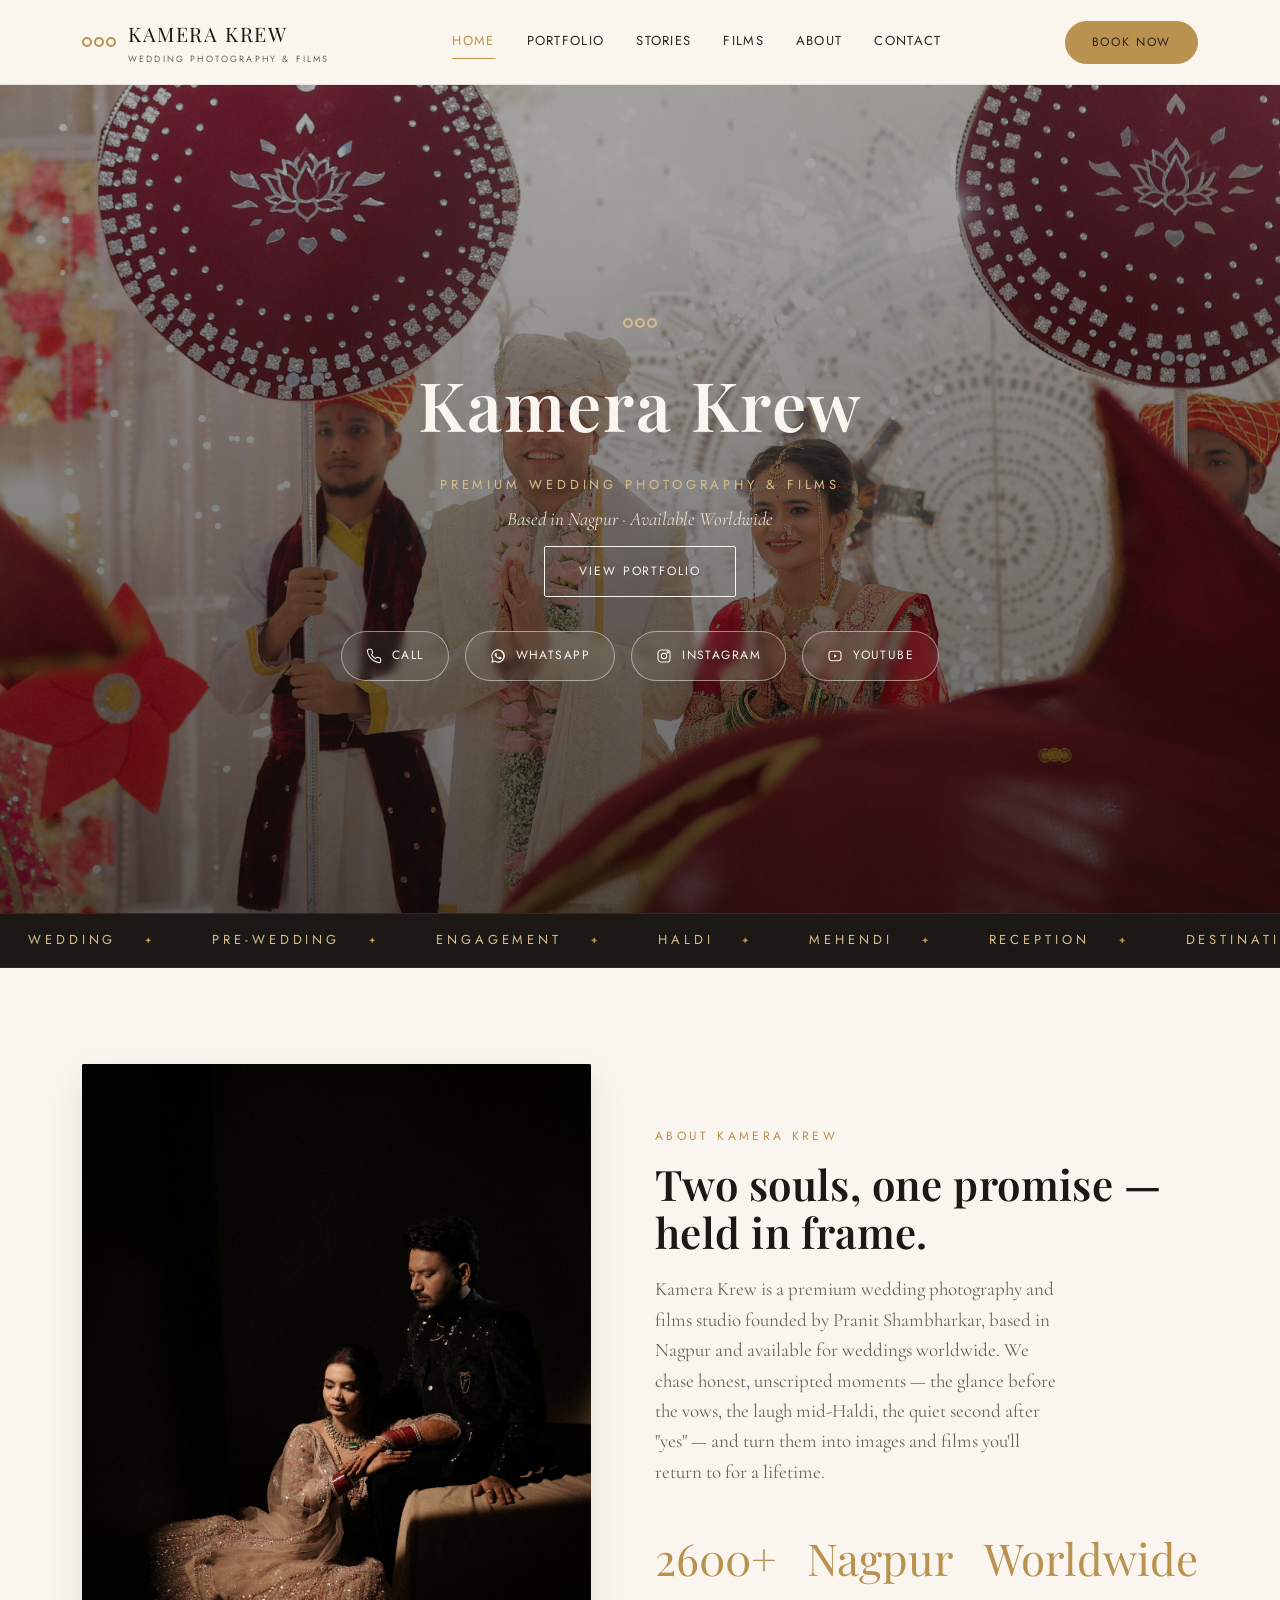
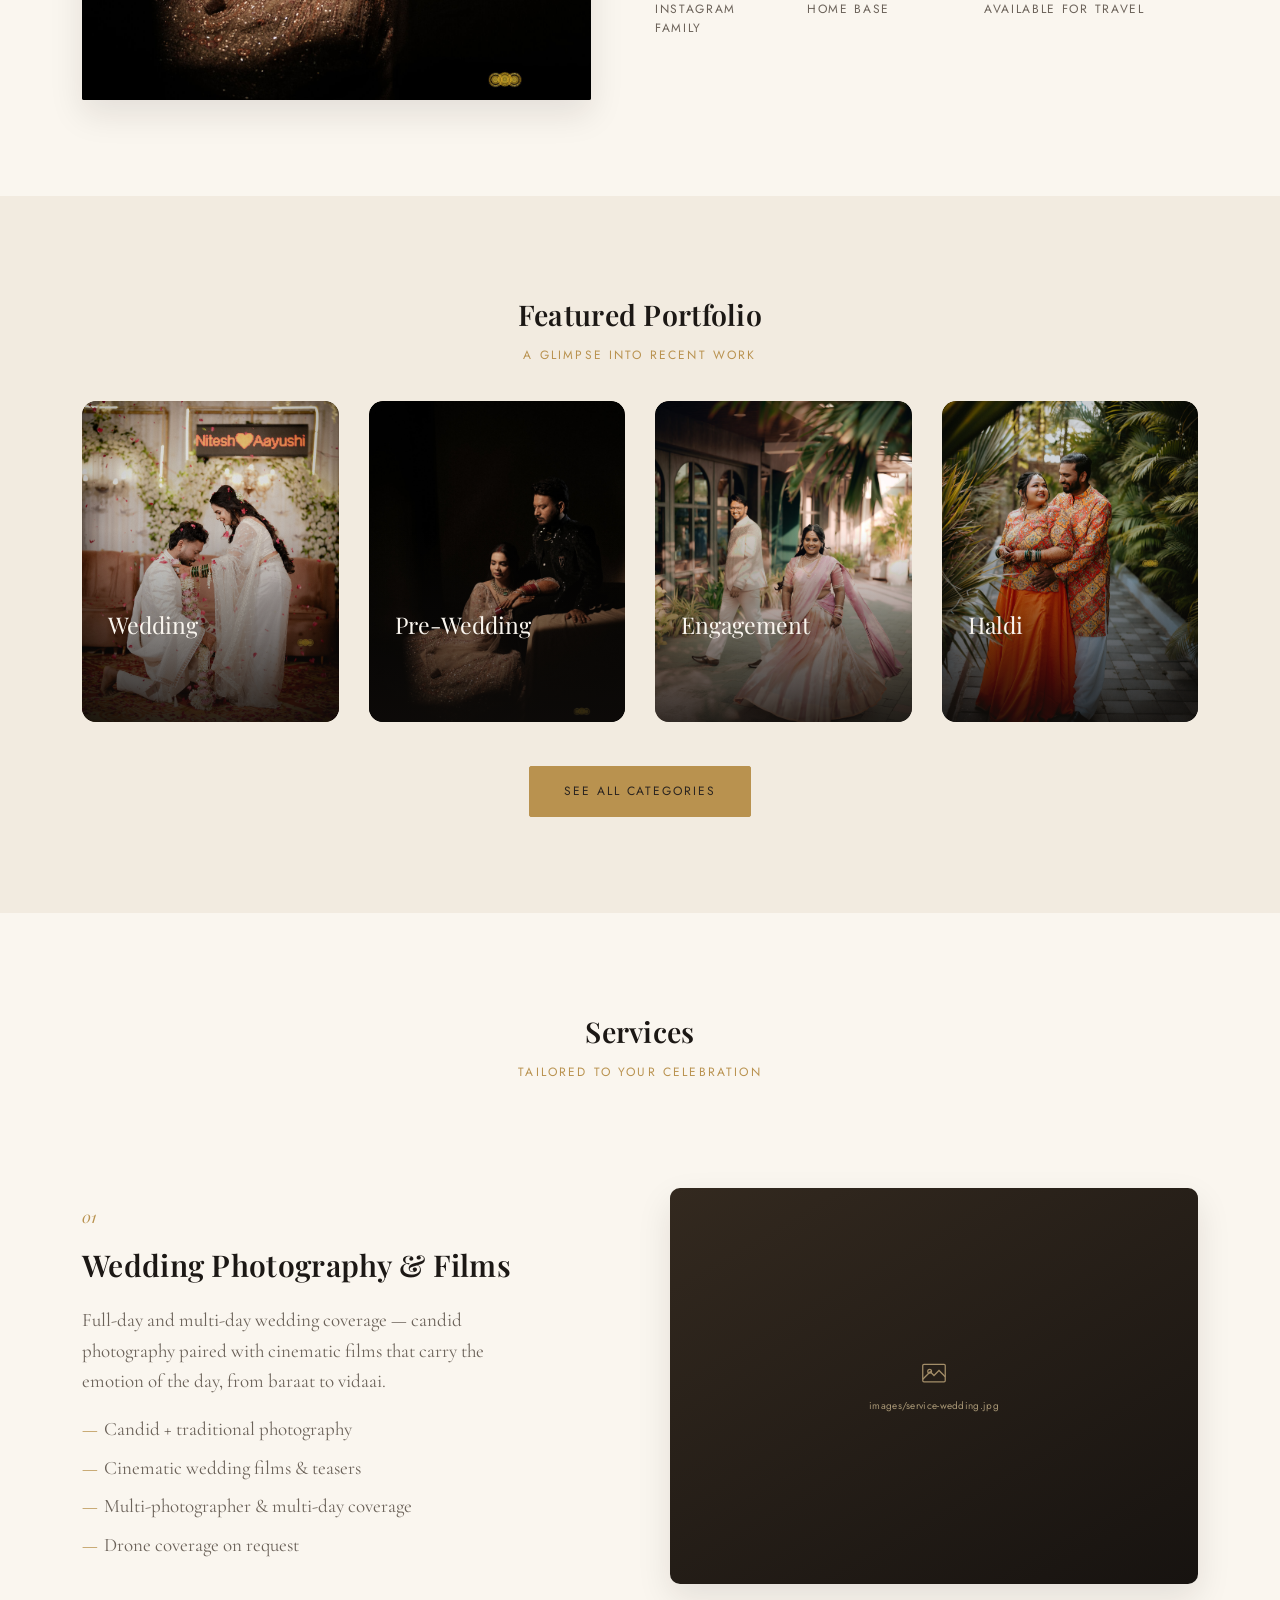
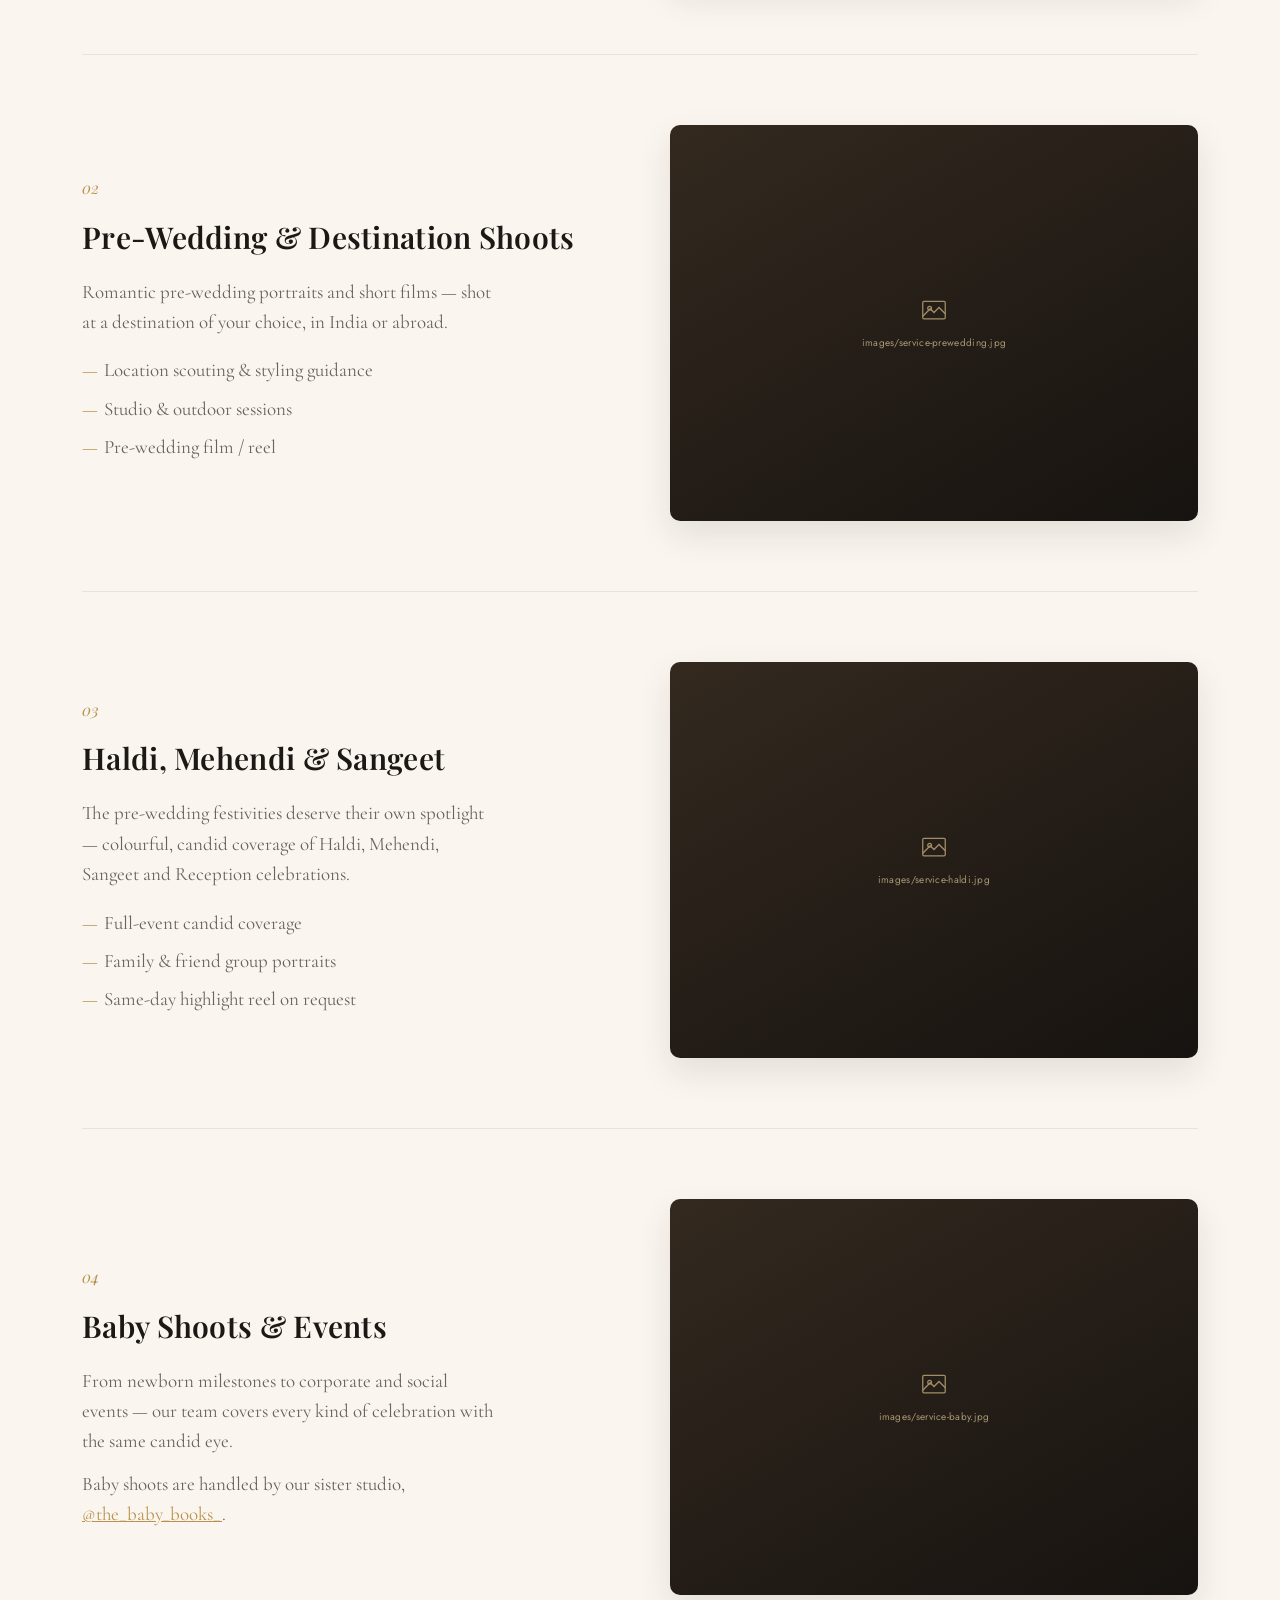
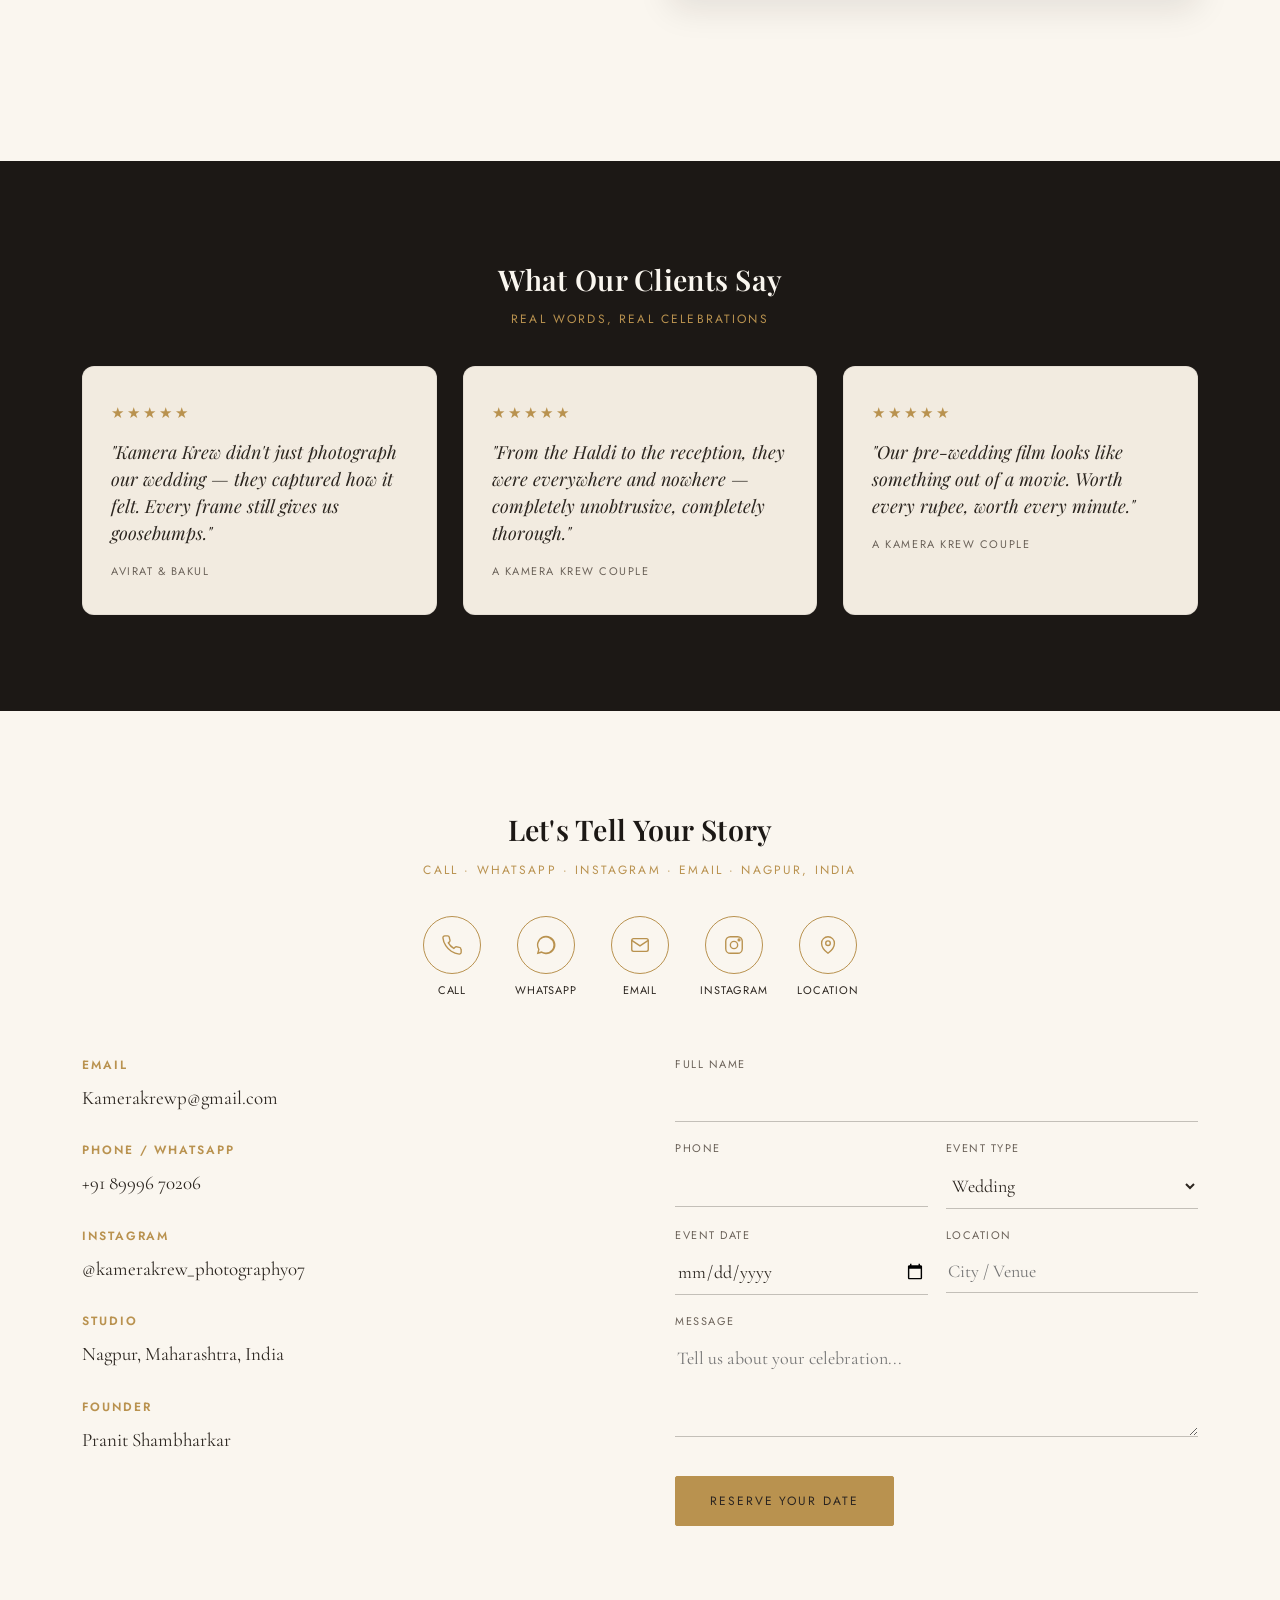
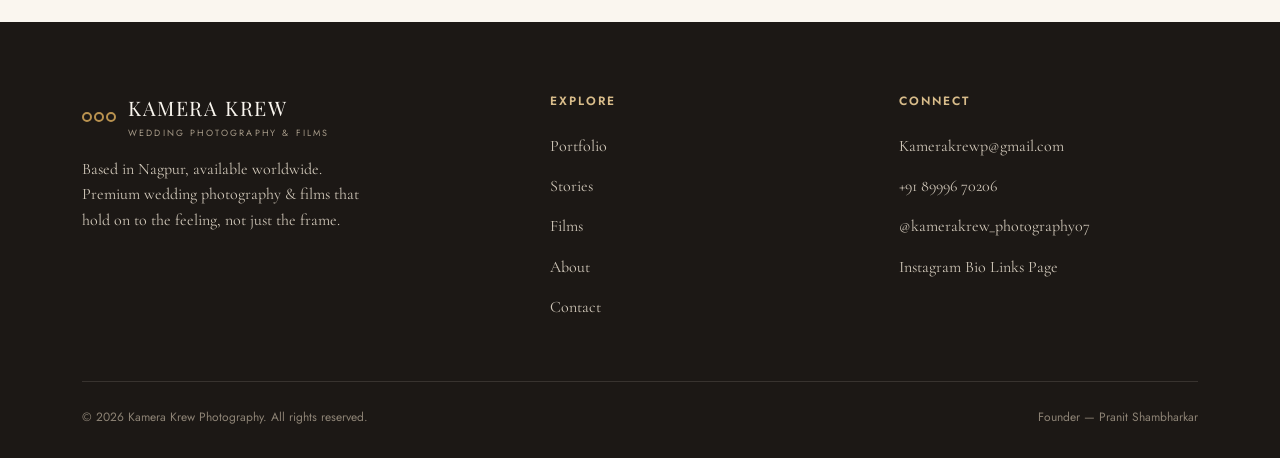
==== commit 364c5d4f: "Fix invisible category names on homepage (remove nested links in cards) Co-Authored-By: Claude Fable" ====
--- a/index.html
+++ b/index.html
@@ -106,19 +106,19 @@
     <div class="category-grid" style="grid-template-columns:repeat(4,1fr)">
       <a class="category-card" href="portfolio-wedding.html">
         <div class="ph"><img class="lazy" loading="lazy" src="images/wedding-1.jpg" alt="Wedding photography" onerror="this.style.display='none'; this.nextElementSibling.style.display='flex';"><div class="ph-fallback"><svg viewBox="0 0 24 24" fill="none" stroke="currentColor" stroke-width="1"><rect x="3" y="5" width="18" height="14" rx="1"/><circle cx="8.5" cy="10.5" r="1.5"/><path d="M21 15l-5-5-4 4-3-3-6 6"/></svg><span class="fname">images/wedding-1.jpg</span></div></div>
-        <div class="cat-overlay"><span class="cat-name">Wedding</span><a class="cat-btn" href="portfolio-wedding.html">View Gallery</a></div>
+        <div class="cat-overlay"><span class="cat-name">Wedding</span><span class="cat-btn">View Gallery</span></div>
       </a>
       <a class="category-card" href="portfolio-prewedding.html">
         <div class="ph"><img class="lazy" loading="lazy" src="images/prewedding-2.jpg" alt="Pre-wedding photography" onerror="this.style.display='none'; this.nextElementSibling.style.display='flex';"><div class="ph-fallback"><svg viewBox="0 0 24 24" fill="none" stroke="currentColor" stroke-width="1"><rect x="3" y="5" width="18" height="14" rx="1"/><circle cx="8.5" cy="10.5" r="1.5"/><path d="M21 15l-5-5-4 4-3-3-6 6"/></svg><span class="fname">images/prewedding-2.jpg</span></div></div>
-        <div class="cat-overlay"><span class="cat-name">Pre-Wedding</span><a class="cat-btn" href="portfolio-prewedding.html">View Gallery</a></div>
+        <div class="cat-overlay"><span class="cat-name">Pre-Wedding</span><span class="cat-btn">View Gallery</span></div>
       </a>
       <a class="category-card" href="portfolio-engagement.html">
         <div class="ph"><img class="lazy" loading="lazy" src="images/engagement-2.jpg" alt="Engagement photography" onerror="this.style.display='none'; this.nextElementSibling.style.display='flex';"><div class="ph-fallback"><svg viewBox="0 0 24 24" fill="none" stroke="currentColor" stroke-width="1"><rect x="3" y="5" width="18" height="14" rx="1"/><circle cx="8.5" cy="10.5" r="1.5"/><path d="M21 15l-5-5-4 4-3-3-6 6"/></svg><span class="fname">images/engagement-2.jpg</span></div></div>
-        <div class="cat-overlay"><span class="cat-name">Engagement</span><a class="cat-btn" href="portfolio-engagement.html">View Gallery</a></div>
+        <div class="cat-overlay"><span class="cat-name">Engagement</span><span class="cat-btn">View Gallery</span></div>
       </a>
       <a class="category-card" href="portfolio-haldi.html">
         <div class="ph"><img class="lazy" loading="lazy" src="images/haldi-3.jpg" alt="Haldi ceremony photography" onerror="this.style.display='none'; this.nextElementSibling.style.display='flex';"><div class="ph-fallback"><svg viewBox="0 0 24 24" fill="none" stroke="currentColor" stroke-width="1"><rect x="3" y="5" width="18" height="14" rx="1"/><circle cx="8.5" cy="10.5" r="1.5"/><path d="M21 15l-5-5-4 4-3-3-6 6"/></svg><span class="fname">images/haldi-3.jpg</span></div></div>
-        <div class="cat-overlay"><span class="cat-name">Haldi</span><a class="cat-btn" href="portfolio-haldi.html">View Gallery</a></div>
+        <div class="cat-overlay"><span class="cat-name">Haldi</span><span class="cat-btn">View Gallery</span></div>
       </a>
     </div>
     <div class="center" style="margin-top:44px">
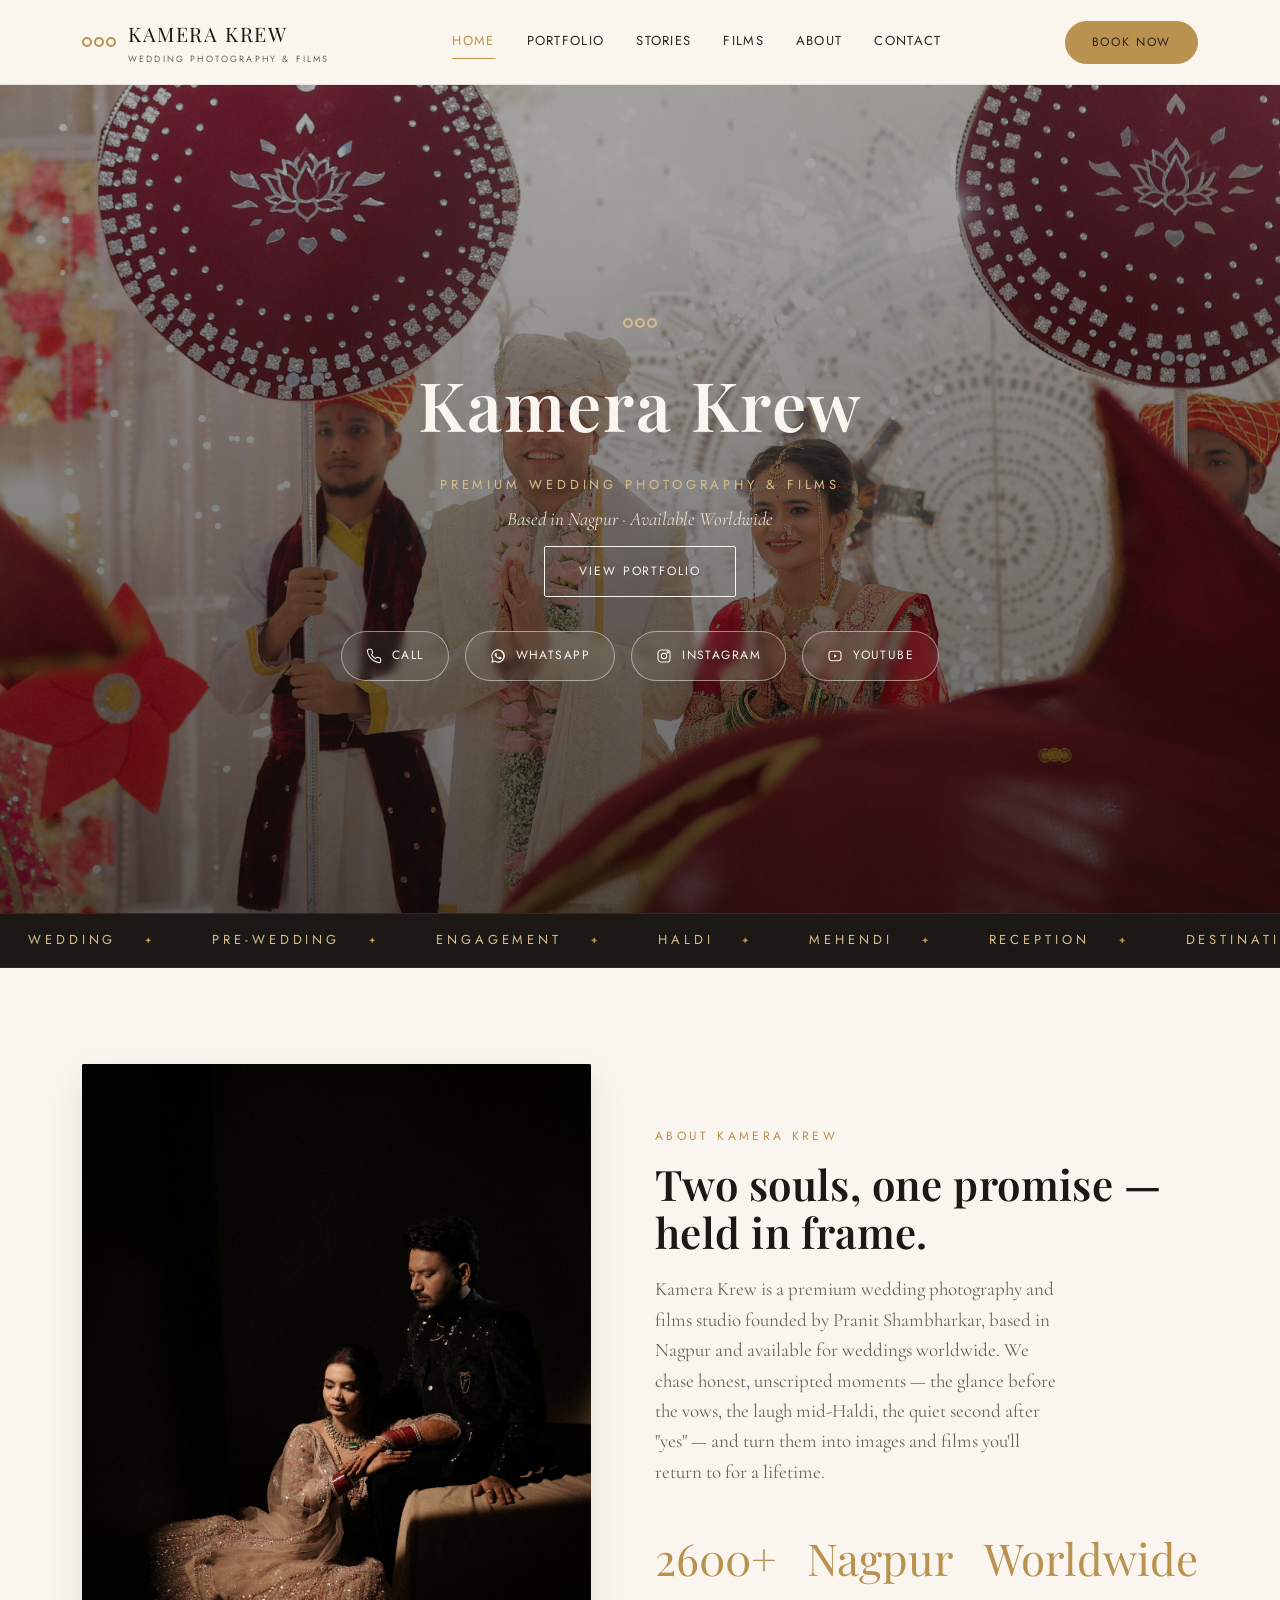
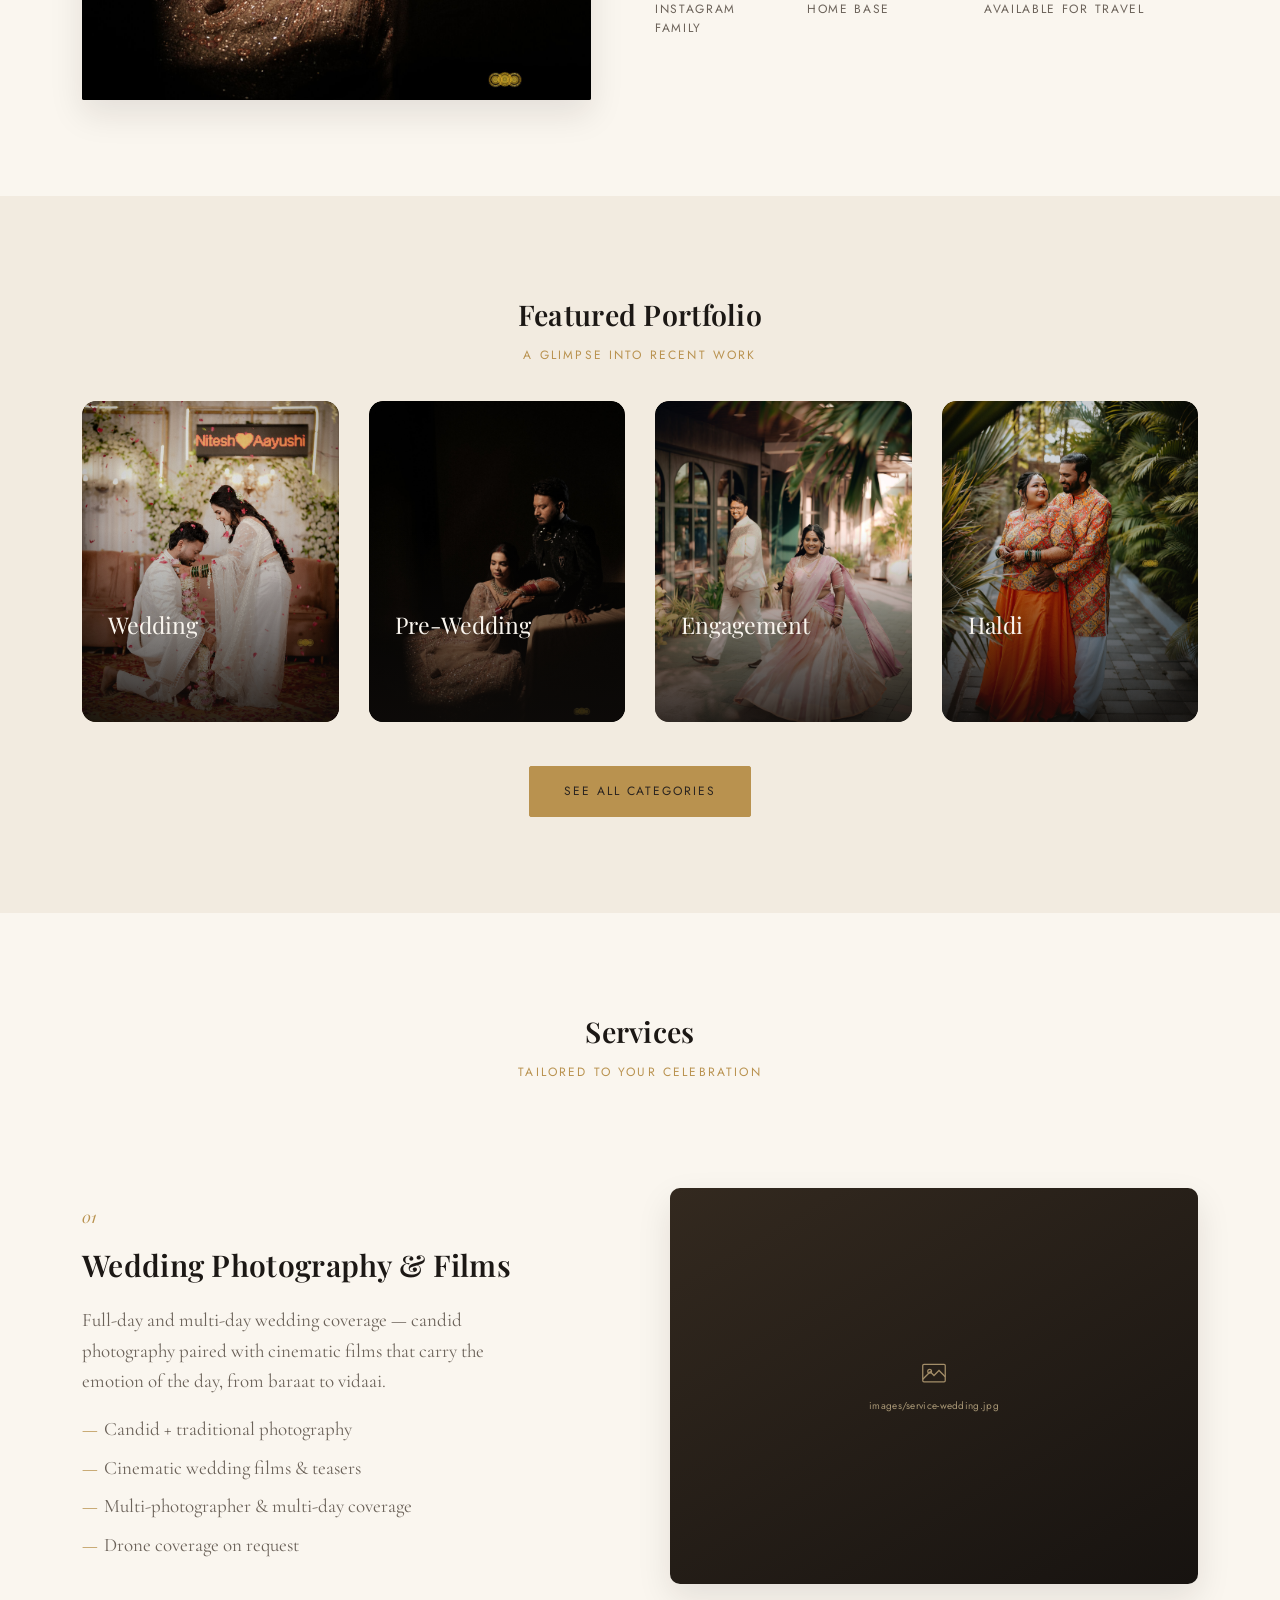
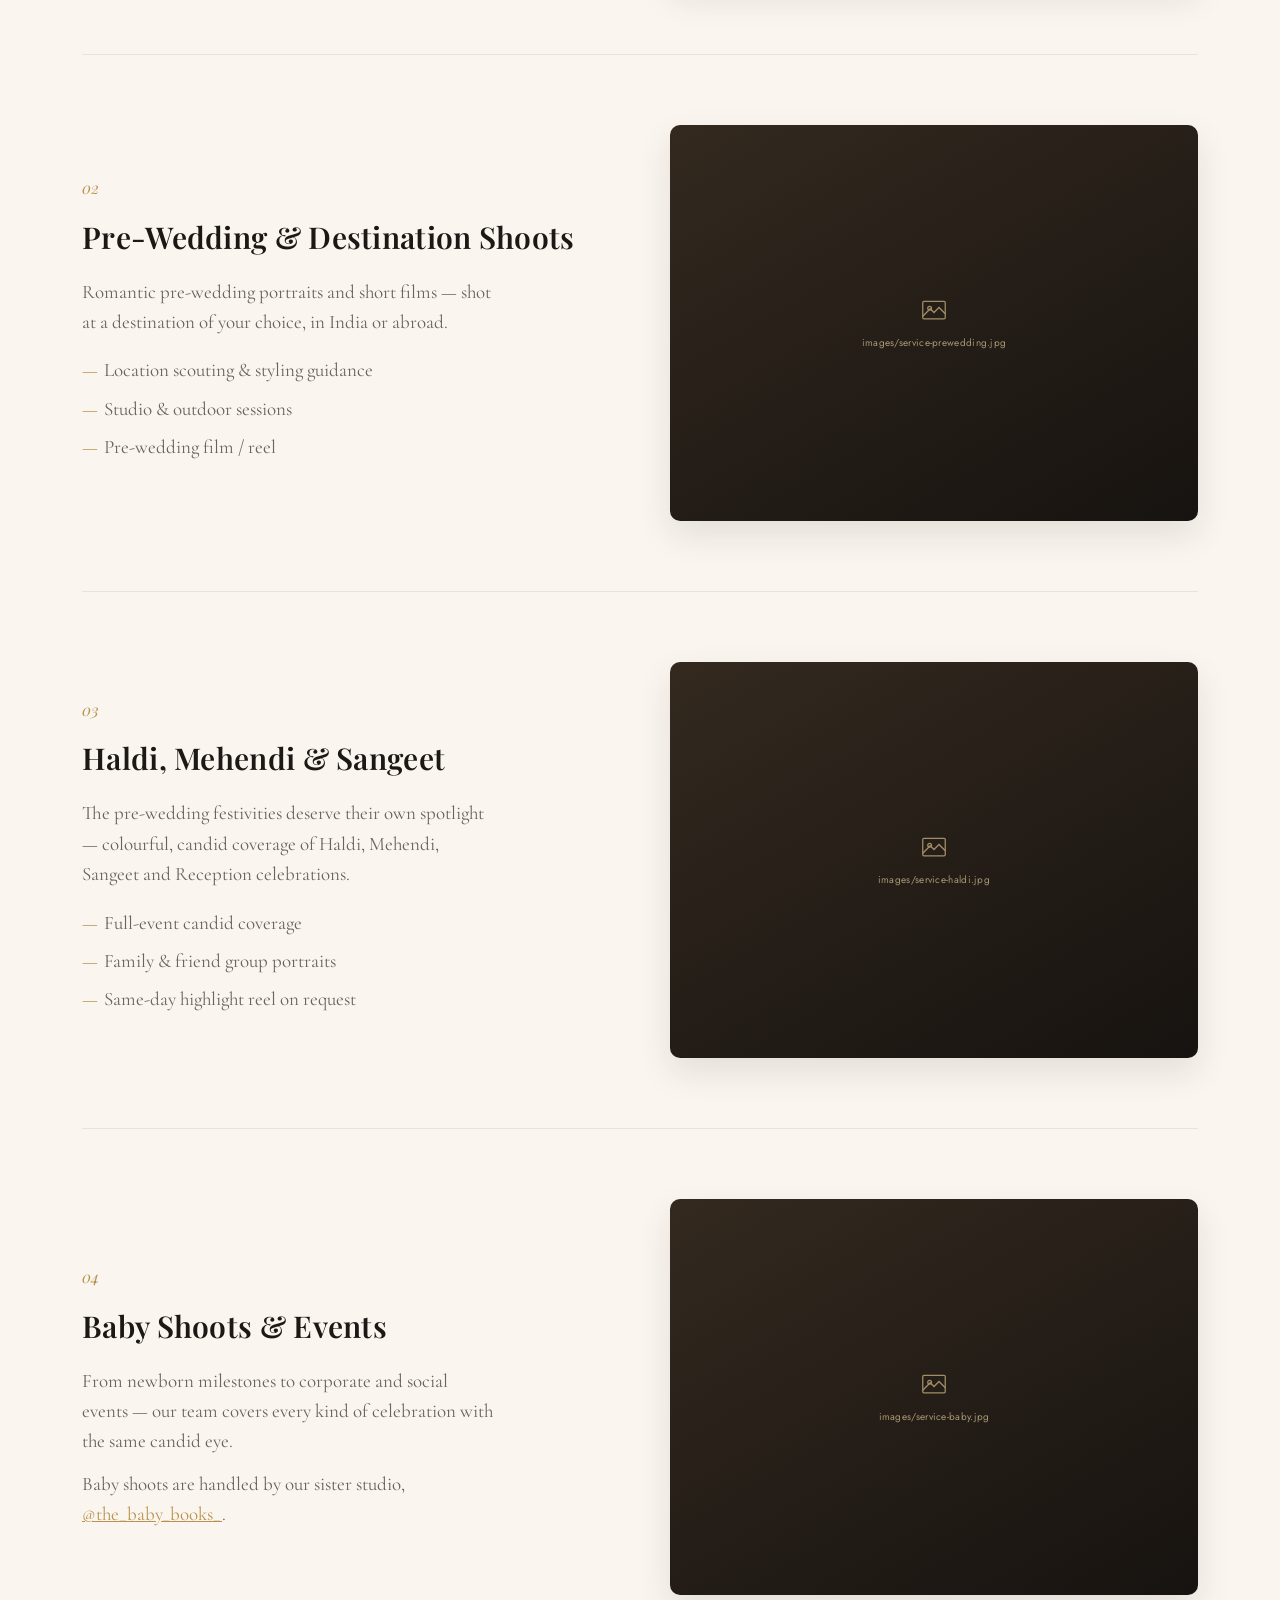
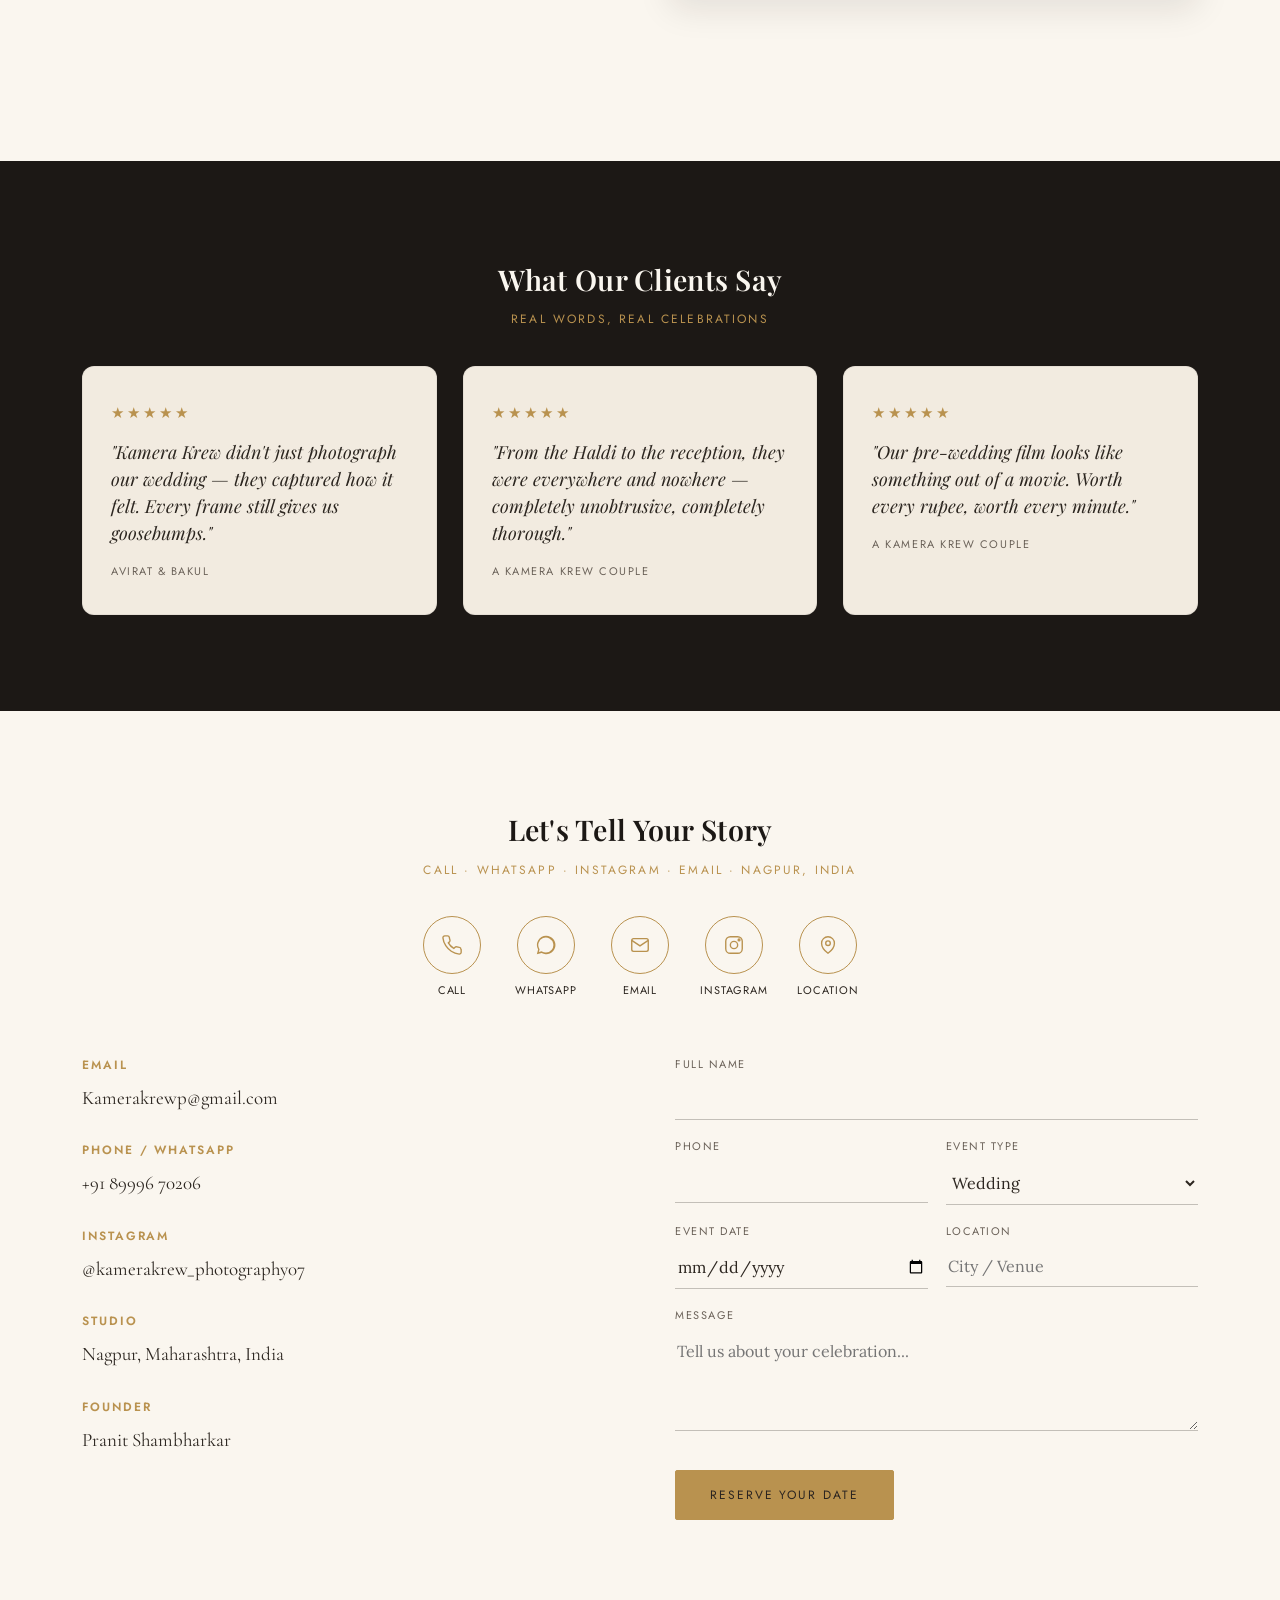
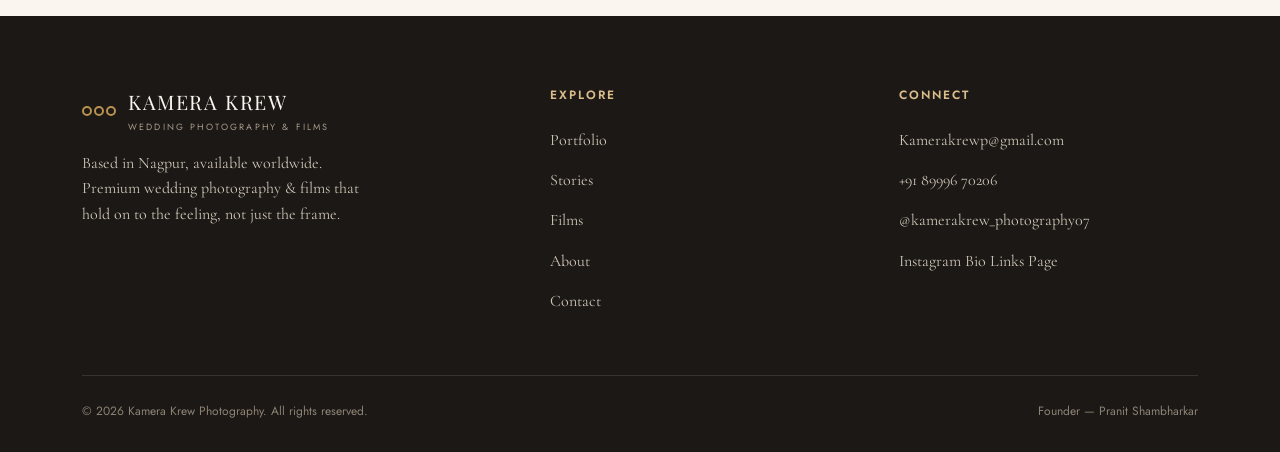
==== commit 380789ee: "Change form font to Lora Co-Authored-By: Claude Fable 5 <noreply@anthropic.com>" ====
--- a/index.html
+++ b/index.html
@@ -6,7 +6,7 @@
 <title>Kamera Krew | Premium Wedding Photography &amp; Films — Nagpur</title>
 <meta name="description" content="Kamera Krew — Premium wedding photography & films. Based in Nagpur, available worldwide.">
 <link rel="preconnect" href="https://fonts.googleapis.com">
-<link href="https://fonts.googleapis.com/css2?family=Playfair+Display:wght@500;600;700&family=Cormorant+Garamond:wght@400;500;600&family=Jost:wght@400;500;600&display=swap" rel="stylesheet">
+<link href="https://fonts.googleapis.com/css2?family=Playfair+Display:wght@500;600;700&family=Cormorant+Garamond:wght@400;500;600&family=Jost:wght@400;500;600&family=Lora:ital,wght@0,400;0,500;1,400&display=swap" rel="stylesheet">
 <link rel="stylesheet" href="assets/style.css">
 </head>
 <body>
--- a/assets/style.css
+++ b/assets/style.css
@@ -11,6 +11,7 @@
   --text-muted:#6b6259;
   --serif:'Playfair Display', Georgia, serif;
   --body:'Cormorant Garamond', 'Georgia', serif;
+  --form:'Lora', 'Georgia', serif;
   --sans:'Jost', 'Helvetica Neue', Arial, sans-serif;
   --maxw:1180px;
 }
@@ -248,7 +249,7 @@
 form label{font-family:var(--sans);font-size:11px;letter-spacing:.14em;text-transform:uppercase;color:var(--text-muted);margin-bottom:6px;display:block}
 form input,form select,form textarea{
   width:100%;background:transparent;border:none;border-bottom:1px solid rgba(28,24,21,.25);
-  padding:10px 2px;font-family:var(--body);font-size:18px;color:var(--text);
+  padding:10px 2px;font-family:var(--form);font-size:16px;color:var(--text);
 }
 form input:focus,form select:focus,form textarea:focus{outline:none;border-color:var(--gold)}
 form textarea{resize:vertical;min-height:100px}
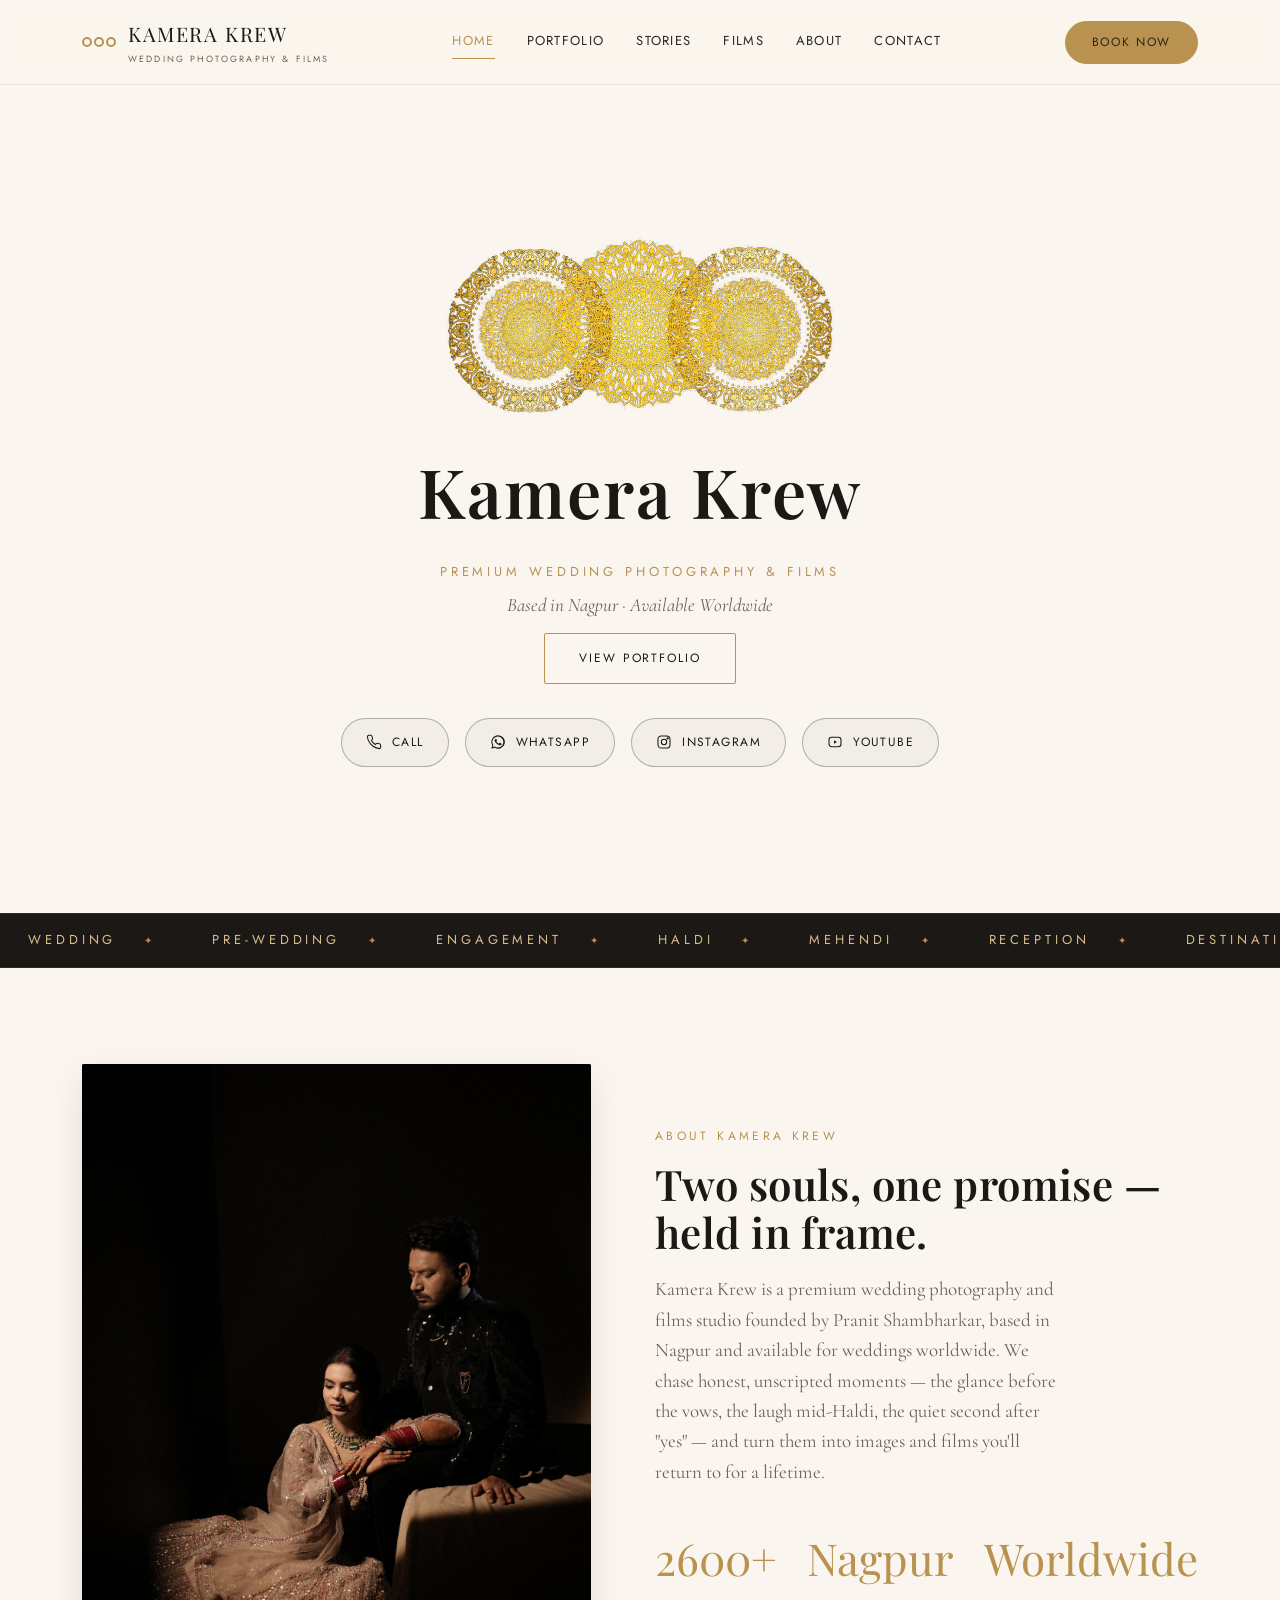
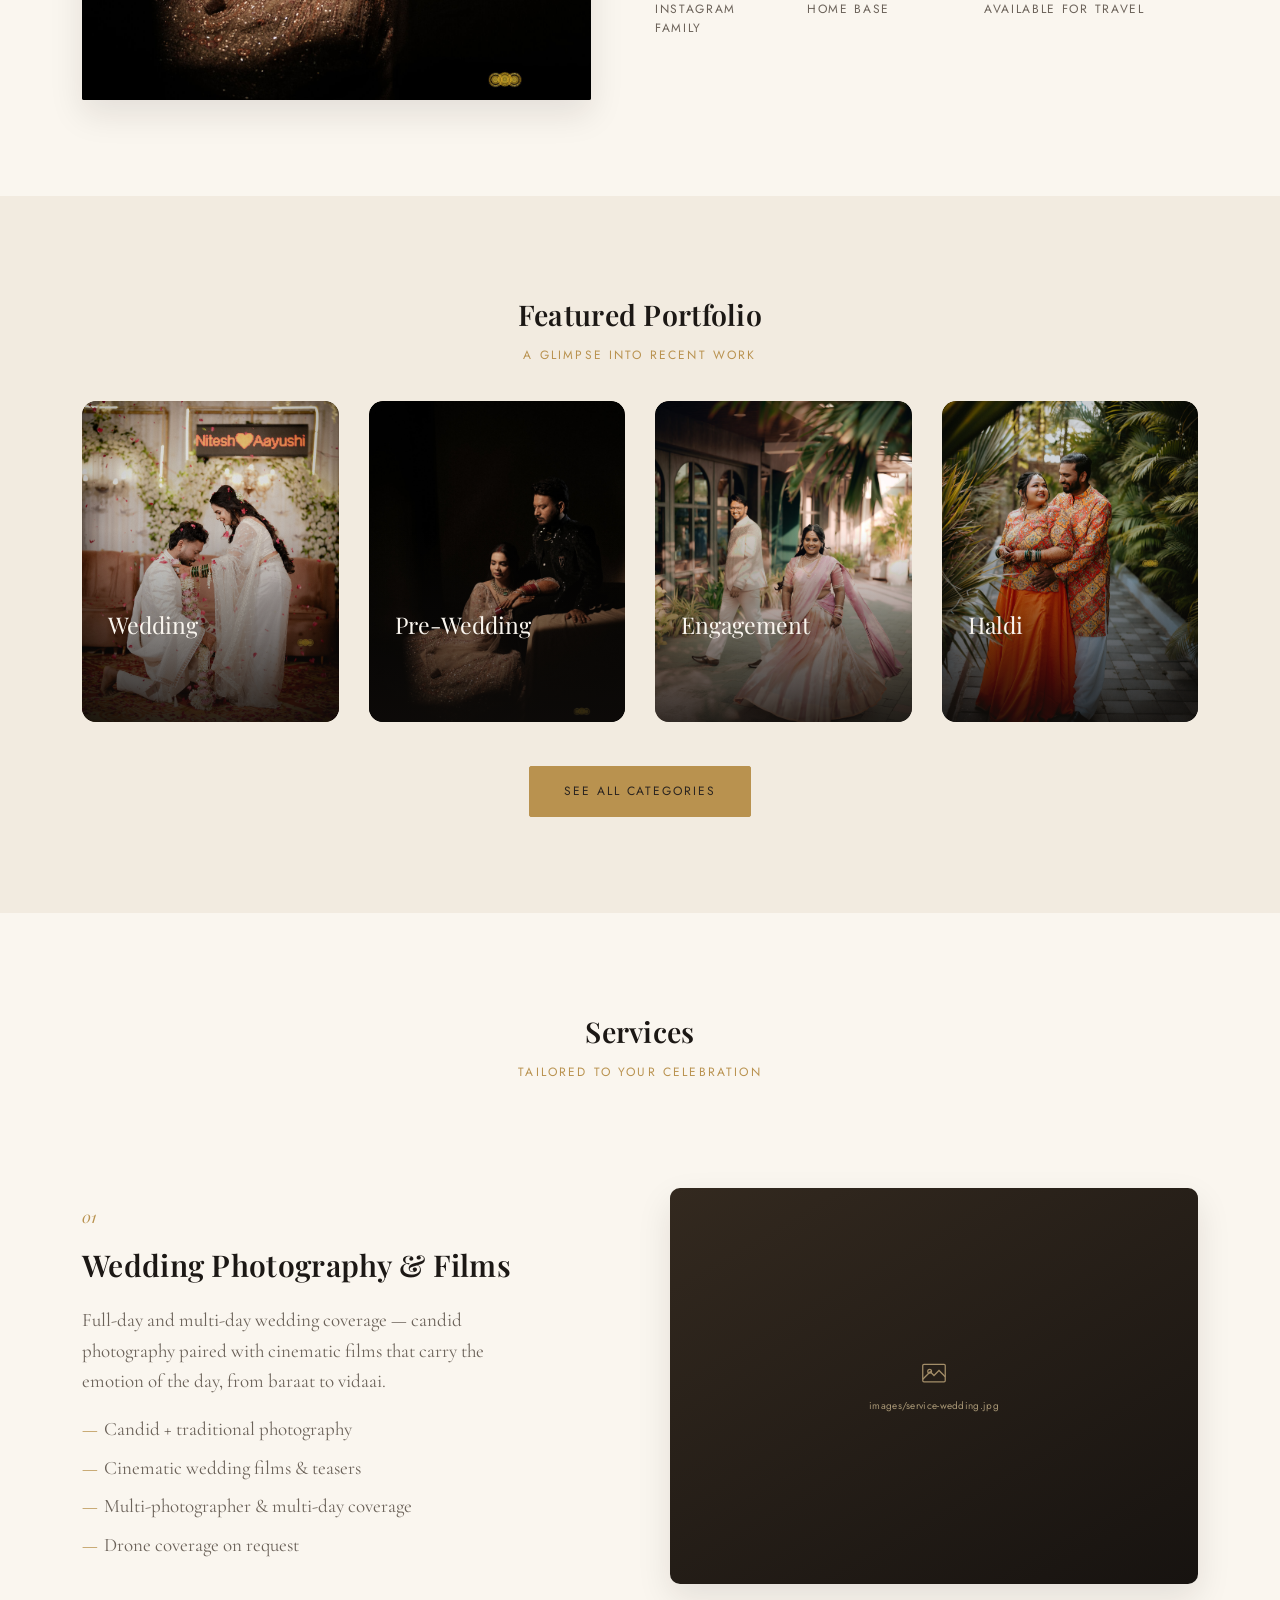
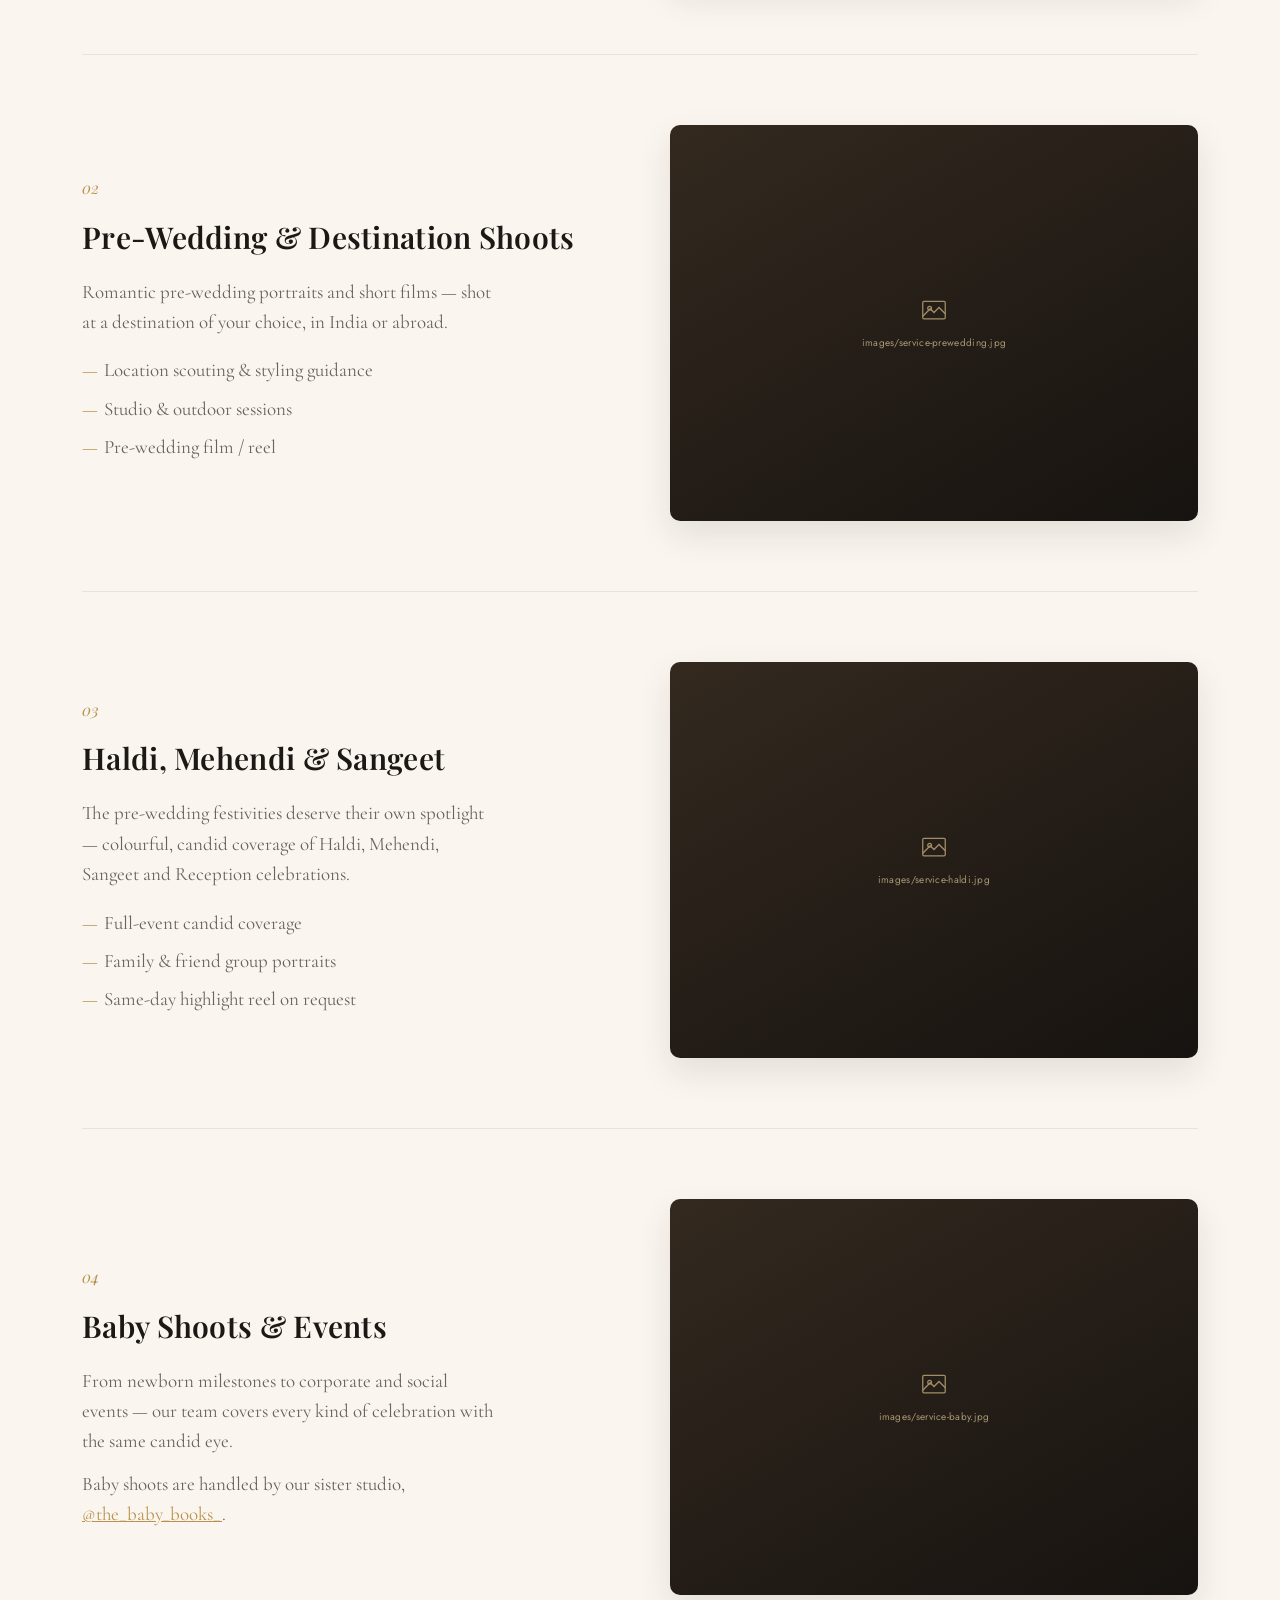
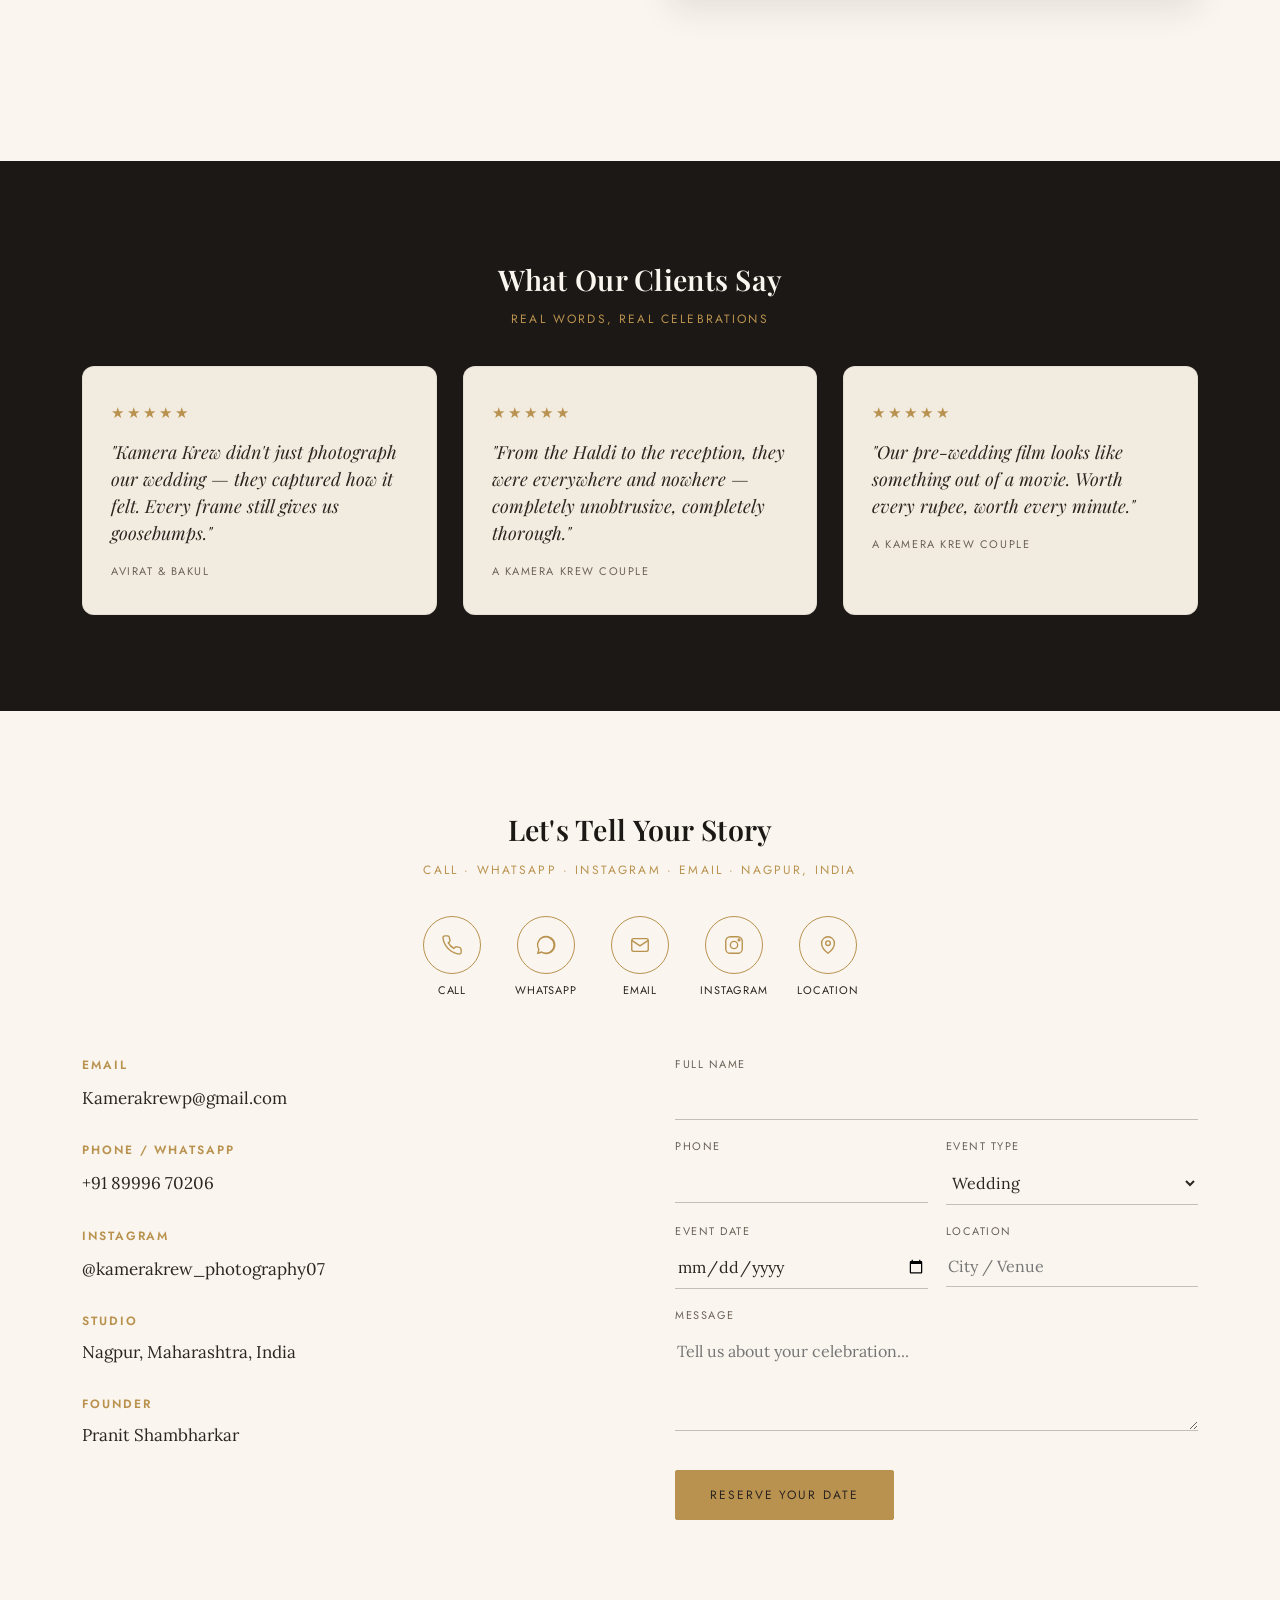
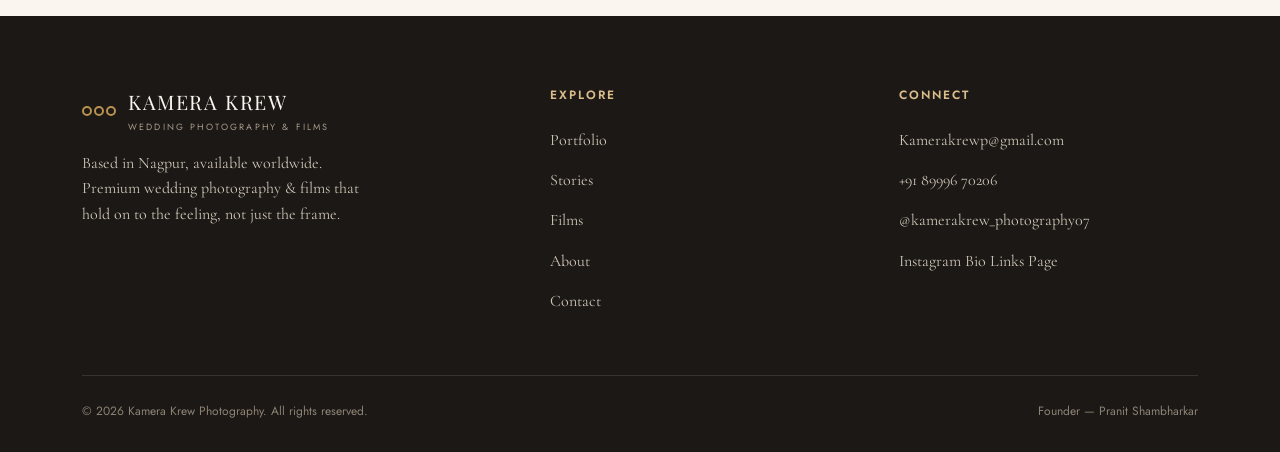
==== commit 067fa57c: "Replace hero photo with Kamera Krew logo on ivory background Co-Authored-By: Claude Fable 5 <noreply" ====
--- a/index.html
+++ b/index.html
@@ -30,16 +30,9 @@
 </header>
 
 <!-- ===================== HERO ===================== -->
-<section class="hero" id="home">
-  <div class="ph-box ph">
-    <img src="images/hero.jpg" alt="Kamera Krew wedding photography hero" onerror="this.style.display='none'; this.nextElementSibling.style.display='flex';">
-    <div class="ph-fallback">
-      <svg viewBox="0 0 24 24" fill="none" stroke="currentColor" stroke-width="1"><rect x="3" y="5" width="18" height="14" rx="1"/><circle cx="8.5" cy="10.5" r="1.5"/><path d="M21 15l-5-5-4 4-3-3-6 6"/></svg>
-      <span class="fname">images/hero.jpg</span>
-    </div>
-  </div>
+<section class="hero hero-logo" id="home">
   <div class="hero-content wrap">
-    <span class="logo-mark"><span></span><span></span><span></span></span>
+    <img class="hero-logo-img" src="images/logo.png" alt="Kamera Krew logo">
     <h1>Kamera Krew</h1>
     <p class="tagline">Premium Wedding Photography &amp; Films</p>
     <p class="loc">Based in Nagpur · Available Worldwide</p>
--- a/assets/style.css
+++ b/assets/style.css
@@ -105,6 +105,18 @@
 .hero-content .loc{margin-top:8px;font-family:var(--body);font-style:italic;color:#e6ddd0}
 .hero-content .btn{margin-top:12px}
 
+/* ---- Logo hero variant (ivory background, gold logo instead of photo) ---- */
+.hero.hero-logo{background:var(--ivory)}
+.hero.hero-logo::after{display:none}
+.hero.hero-logo .hero-content{color:var(--text)}
+.hero.hero-logo h1{color:var(--charcoal)}
+.hero.hero-logo p.tagline{color:var(--gold)}
+.hero.hero-logo .loc{color:var(--text-muted)}
+.hero-logo-img{display:block;margin:0 auto 18px;width:min(400px,72vw);height:auto}
+.hero.hero-logo .btn-light{border-color:var(--gold);color:var(--charcoal)}
+.hero.hero-logo .btn-light:hover{background:var(--gold);color:var(--ivory)}
+.hero.hero-logo .cta-pill{border-color:rgba(28,24,21,.3);color:var(--charcoal);background:rgba(28,24,21,.03);backdrop-filter:none}
+
 /* ---- Hero CTA trio (Call / WhatsApp / Instagram) ---- */
 .cta-trio{display:flex;justify-content:center;gap:16px;flex-wrap:wrap;margin-top:34px}
 .cta-pill{
@@ -243,7 +255,7 @@
 .contact-grid{display:grid;grid-template-columns:1fr 1fr;gap:70px}
 .contact-info .item{margin-bottom:28px}
 .contact-info .item h4{font-family:var(--sans);font-size:12px;letter-spacing:.16em;text-transform:uppercase;color:var(--gold);margin-bottom:8px}
-.contact-info .item a,.contact-info .item p{font-size:19px}
+.contact-info .item a,.contact-info .item p{font-family:var(--form);font-size:17px}
 form{display:flex;flex-direction:column;gap:18px}
 form .row-2{display:grid;grid-template-columns:1fr 1fr;gap:18px}
 form label{font-family:var(--sans);font-size:11px;letter-spacing:.14em;text-transform:uppercase;color:var(--text-muted);margin-bottom:6px;display:block}
